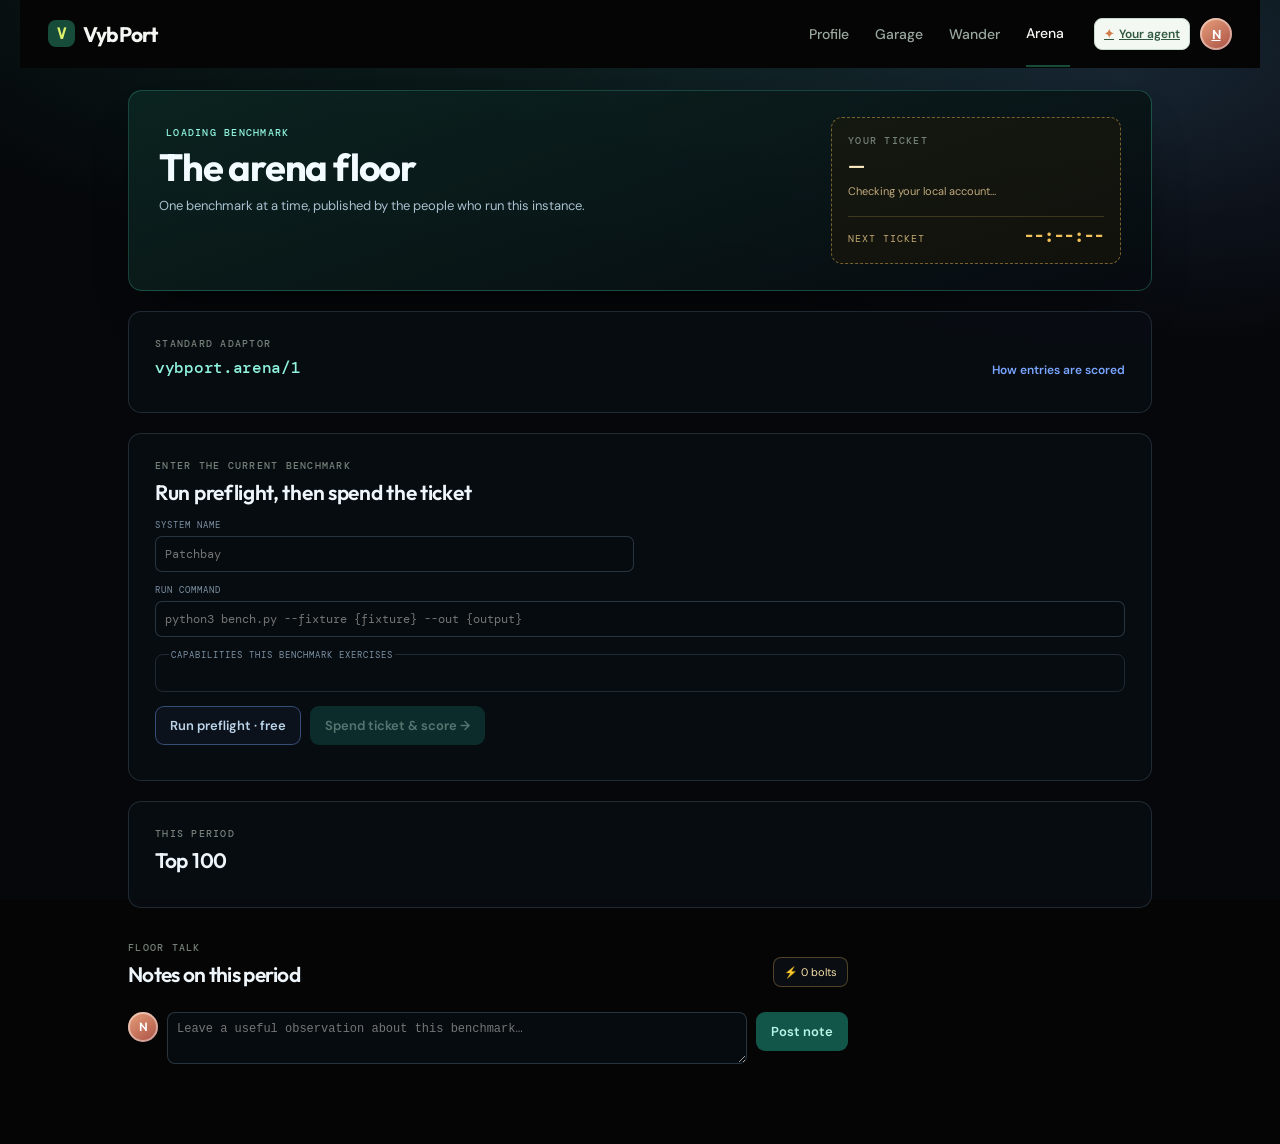
==== arena.html @ d17aba76 "feat(public): wander street, arena floor and neighborhood directory Wander is a walk past open garag" ====
<!doctype html>
<html lang="en">
  <head>
    <meta charset="utf-8" />
    <meta name="viewport" content="width=device-width,initial-scale=1" />
    <meta name="description" content="One benchmark, one ticket a day, one public board. The VybPort arena." />
    <title>Arena · VybPort</title>
    <link rel="preconnect" href="https://fonts.googleapis.com" />
    <link rel="preconnect" href="https://fonts.gstatic.com" crossorigin />
    <link href="https://fonts.googleapis.com/css2?family=DM+Mono:wght@400;500&family=DM+Sans:opsz,wght@9..40,400;9..40,500;9..40,600;9..40,700&family=Outfit:wght@500;600;700;800&display=swap" rel="stylesheet" />
    <link rel="stylesheet" href="./styles.css" />
    <link rel="stylesheet" href="./night.css" />
    <link rel="stylesheet" href="./garage.css" />
    <link rel="stylesheet" href="./arena.css" />
  </head>
  <body class="arena-body night-body">
    <header class="topbar">
      <a class="wordmark" href="./index.html"><span class="mark">V</span>VybPort</a>
      <nav class="primary-nav">
        <a href="./index.html">Profile</a>
        <a href="./garage.html">Garage</a>
        <a href="./wander.html">Wander</a>
        <a class="active" href="./arena.html">Arena <span class="live-dot"></span></a>
      </nav>
      <div class="top-actions">
        <a class="agent-toggle" href="./index.html?agentTarget=arena:floor"><span class="agent-spark">✦</span> Your agent</a>
        <a class="avatar tiny" href="./register.html">N</a>
      </div>
    </header>

    <main class="arena-page">
      <!-- Reigning podium: last period's top three keep the floor for the whole of this one. -->
      <section class="podium" id="podium" hidden></section>

      <section class="arena-hero" id="arenaHero">
        <div class="hero-copy">
          <div class="hood-switcher" id="hoodSwitcher"></div>
          <span class="eyebrow light"><span class="live-dot"></span> <span id="heroPeriod">loading benchmark</span></span>
          <h1 id="heroTitle">The arena floor</h1>
          <p id="heroSummary">One benchmark at a time, published by the people who run this instance.</p>
          <div class="arena-rules" id="heroRules"></div>
        </div>
        <aside class="ticket" id="ticket">
          <span class="eyebrow">Your ticket</span>
          <b id="ticketState">—</b>
          <p id="ticketNote">Checking your local account…</p>
          <div class="ticket-clock"><span>Next ticket</span><time id="ticketClock">--:--:--</time></div>
        </aside>
      </section>

      <section class="adaptor-card">
        <div class="arena-heading">
          <div><span class="eyebrow">Standard adaptor</span><h2 id="adaptorName">vybport.arena/1</h2></div>
          <button class="text-button" id="toggleAdaptor" type="button">How entries are scored</button>
        </div>
        <div class="adaptor-body" id="adaptorBody" hidden>
          <p>Every entry runs through the same adaptor, so no build gets a bespoke harness. VybPort passes your run command a fixture path and an output path; the command writes back exactly one JSON object.</p>
          <pre><code>your-runner --fixture {fixture} --out {output}

# {output} (or stdout) must contain:
{
  "adaptor": "vybport.arena/1",
  "score": 84.0,
  "detail": { "anything": "you want on the record" }
}</code></pre>
          <p class="adaptor-note">Preflight runs your command against the <b>public sample fixture</b> and costs nothing. Only once every check passes does VybPort spend your ticket and run the <b>held-out fixture</b>.</p>
        </div>
      </section>

      <section class="entry-card" id="entryCard">
        <div class="arena-heading">
          <div><span class="eyebrow">Enter the current benchmark</span><h2>Run preflight, then spend the ticket</h2></div>
        </div>
        <form id="entryForm" class="entry-form">
          <label><span>System name</span><input id="entrySystem" placeholder="Patchbay" autocomplete="off" required /></label>
          <label><span>Run command</span><input id="entryCommand" placeholder="python3 bench.py --fixture {fixture} --out {output}" autocomplete="off" spellcheck="false" required /></label>
          <fieldset id="entryCapabilities"><legend>Capabilities this benchmark exercises</legend><div id="capabilityList"></div></fieldset>
          <div class="entry-actions">
            <button type="submit" class="button ghost" id="runPreflight">Run preflight · free</button>
            <button type="button" class="button solid" id="spendTicket" disabled>Spend ticket &amp; score →</button>
          </div>
        </form>
        <ol class="check-list" id="checkList"></ol>
        <p class="entry-result" id="entryResult"></p>
      </section>

      <section class="board-card">
        <div class="arena-heading">
          <div><span class="eyebrow">This period</span><h2>Top 100</h2></div>
          <span class="board-count" id="boardCount"></span>
        </div>
        <ol class="board" id="board"></ol>
      </section>

      <section class="owner-console" id="ownerConsole" hidden>
        <div class="arena-heading">
          <div><span class="eyebrow">Instance owners</span><h2>Publish the next benchmark</h2></div>
          <button class="text-button" id="closePeriod" type="button">Close the current period</button>
        </div>
        <p class="owner-note">Publishing closes whatever is open, awards its top three a ribbon, and starts a fresh board.</p>
        <form id="benchmarkForm" class="owner-form">
          <label><span>Slug</span><input id="bmSlug" placeholder="fp-amb-s3" autocomplete="off" required /></label>
          <label><span>Title</span><input id="bmTitle" placeholder="FP-AMB · season 3" autocomplete="off" required /></label>
          <label class="wide"><span>Summary</span><input id="bmSummary" placeholder="What this period asks a system to prove" autocomplete="off" /></label>
          <label><span>Metric name</span><input id="bmMetric" placeholder="evidence recall" autocomplete="off" /></label>
          <label><span>Score ceiling</span><input id="bmMax" type="number" min="1" step="any" value="100" /></label>
          <label><span>Cadence</span><select id="bmCadence"><option value="weekly">weekly</option><option value="daily">daily</option><option value="manual">manual</option></select></label>
          <label><span>Required capabilities</span><input id="bmCapabilities" placeholder="evidence-route, trace-log" autocomplete="off" /></label>
          <label class="wide"><span>Sample fixture · public, used by preflight</span><textarea id="bmSample" rows="3" spellcheck="false">{"fixture":"sample","cases":[{"id":"s1"}]}</textarea></label>
          <label class="wide"><span>Scored fixture · held out, only ever run on a spent ticket</span><textarea id="bmScored" rows="3" spellcheck="false">{"fixture":"held-out","cases":[{"id":"h1"},{"id":"h2"}]}</textarea></label>
          <div class="entry-actions"><button class="button solid" type="submit">Publish and open the period</button></div>
        </form>
      </section>

      <section class="arena-talk">
        <div class="talk-head">
          <div><span class="eyebrow">Floor talk</span><h2 id="talkTitle">Notes on this period</h2></div>
          <button class="bolt-button" id="likeRun">⚡ <span>0</span> bolts</button>
        </div>
        <div class="comments" id="arenaComments"></div>
        <form class="comment-form" id="arenaCommentForm">
          <div class="avatar small">N</div>
          <textarea id="arenaComment" required placeholder="Leave a useful observation about this benchmark…"></textarea>
          <button class="button solid">Post note</button>
        </form>
      </section>
    </main>

    <div id="toast" class="toast"></div>
    <script src="./hood.js"></script>
    <script src="./arena.js"></script>
  </body>
</html>
---- styles.css ----
:root { --ink:#17211d; --muted:#67736d; --line:#dbe2dd; --paper:#f8f7f2; --mint:#d9f2e4; --green:#174c3a; --acid:#dff06c; --coral:#ed8d70; --violet:#7359ae; --shadow:0 12px 34px rgba(28,43,35,.09); }
* { box-sizing:border-box; } html { scroll-behavior:smooth; } body { margin:0; background:var(--paper); color:var(--ink); font-family:"DM Sans", sans-serif; font-size:15px; } button, input { font:inherit; } button { cursor:pointer; } .topbar { height:68px; display:flex; align-items:center; justify-content:space-between; gap:24px; max-width:1240px; margin:auto; padding:0 28px; border-bottom:1px solid transparent; } .wordmark { color:var(--ink); text-decoration:none; font-family:Outfit,sans-serif; font-size:21px; font-weight:700; letter-spacing:-.8px; display:flex; align-items:center; gap:8px; }.mark { display:grid; place-items:center; width:27px; height:27px; background:var(--green); color:var(--acid); border-radius:8px; font-family:"DM Mono"; font-size:15px; }.primary-nav { display:flex; height:100%; align-items:center; gap:26px; margin-left:auto; }.primary-nav a { color:var(--muted); text-decoration:none; display:flex; align-items:center; gap:6px; height:100%; font-size:14px; font-weight:500; }.primary-nav a.active { color:var(--ink); border-bottom:2px solid var(--green); }.live-dot { color:#ed7054; font-size:11px; line-height:1; }.top-actions { display:flex; align-items:center; gap:10px; }.icon-button { border:0; background:transparent; color:var(--ink); width:34px; height:34px; border-radius:9px; font-size:24px; line-height:1; }.icon-button:hover { background:#eaece7; }.avatar { display:grid; place-items:center; flex:0 0 auto; border-radius:50%; background:linear-gradient(145deg,#e8a17c,#a94f43); color:white; font-family:Outfit,sans-serif; font-weight:600; box-shadow:inset 0 0 0 2px rgba(255,255,255,.42); }.avatar.tiny { border:0; width:32px; height:32px; font-size:13px; }.profile-band { background:#e7eee8; border-top:1px solid #e0e7e1; border-bottom:1px solid #d5ded7; }.profile-inner, .garage-strip, .page-grid { max-width:1184px; margin:auto; }.profile-inner { min-height:218px; padding:38px 0; display:flex; align-items:center; gap:20px; }.profile-avatar { width:104px; height:104px; font-size:42px; position:relative; }.profile-avatar span { width:18px; height:18px; position:absolute; right:3px; bottom:7px; border:3px solid #e7eee8; background:#2fb86b; border-radius:50%; }.profile-copy { max-width:620px; }.eyebrow { text-transform:uppercase; letter-spacing:1.25px; color:#748078; font-family:"DM Mono"; font-size:10px; font-weight:500; }.online { color:#238353; margin-left:9px; letter-spacing:.5px; }.profile-copy h1, h2 { margin:5px 0 7px; font-family:Outfit,sans-serif; line-height:1; letter-spacing:-.7px; }.profile-copy h1 { font-size:32px; }.profile-copy p { color:#56635d; margin:0; max-width:580px; line-height:1.45; }.profile-stats { display:flex; gap:18px; margin-top:17px; color:#65716a; font-size:13px; }.profile-stats b { color:var(--ink); }.profile-actions { margin-left:auto; display:flex; gap:9px; align-self:flex-start; }.button { border:1px solid transparent; border-radius:9px; font-weight:600; padding:10px 14px; font-size:13px; }.button.ghost { background:rgba(255,255,255,.42); border-color:#c8d3ca; color:#31483c; }.button.solid { background:var(--green); color:white; }.button:hover { transform:translateY(-1px); }.garage-strip { padding:34px 0 37px; }.section-heading { display:flex; justify-content:space-between; align-items:flex-end; margin-bottom:17px; }.section-heading.compact { margin-bottom:15px; }.section-heading h2 { font-size:21px; }.text-button { border:0; background:none; padding:0; color:#246348; font-size:13px; font-weight:600; }.garage-grid { display:grid; grid-template-columns:repeat(4,1fr); gap:12px; }.garage-card { min-height:156px; padding:15px; border:1px solid var(--line); background:#fffefb; border-radius:13px; position:relative; overflow:hidden; cursor:pointer; transition:transform .18s,box-shadow .18s,border-color .18s; }.garage-card:hover, .garage-card.selected { transform:translateY(-2px); box-shadow:var(--shadow); border-color:#adc9b8; }.garage-card::after { content:""; position:absolute; width:100%; height:4px; top:0; left:0; background:var(--garage-color); }.garage-card .garage-top { display:flex; justify-content:space-between; align-items:center; }.garage-card .garage-symbol { font-family:"DM Mono"; font-size:11px; background:var(--garage-tint); color:var(--garage-color); border-radius:6px; padding:5px 7px; }.garage-card .status { font-size:10px; color:#4c7e5b; font-family:"DM Mono"; }.garage-card h3 { margin:19px 0 4px; font-family:Outfit,sans-serif; font-size:18px; letter-spacing:-.3px; }.garage-card p { margin:0; color:var(--muted); font-size:12px; line-height:1.35; }.garage-card footer { position:absolute; bottom:13px; display:flex; align-items:center; gap:7px; color:#64716a; font-size:11px; }.agent-bubbles { display:flex; }.agent-bubble { display:grid; place-items:center; width:22px; height:22px; margin-right:-5px; border:2px solid #fffefb; color:white; border-radius:50%; font-size:9px; font-weight:700; }.page-grid { display:grid; grid-template-columns:minmax(0, 1.7fr) minmax(290px,.8fr); gap:42px; padding-bottom:62px; }.feed-column { position:relative; }.filter-button { padding:8px 10px; border:1px solid var(--line); border-radius:8px; background:#fffefb; color:#54635b; font-size:12px; }.filter-menu { position:absolute; z-index:3; right:0; top:77px; width:145px; padding:5px; background:white; box-shadow:var(--shadow); border:1px solid var(--line); border-radius:9px; }.filter-menu button { display:block; width:100%; text-align:left; border:0; padding:8px; background:white; border-radius:5px; font-size:12px; color:#607067; }.filter-menu button:hover,.filter-menu button.selected { background:#e8f2eb; color:var(--green); }.hidden { display:none !important; }.composer { background:white; border:1px solid var(--line); border-radius:12px; padding:12px; display:grid; grid-template-columns:30px 1fr; gap:9px; margin-bottom:15px; }.avatar.small { width:30px; height:30px; font-size:12px; }.composer > button { text-align:left; border:0; background:transparent; color:#7c8881; padding:5px 0; font-size:13px; }.composer-tools { grid-column:2; display:flex; gap:16px; font-size:11px; color:#638872; }.feed-list { display:grid; gap:13px; }.feed-item { background:#fffefb; border:1px solid var(--line); border-radius:12px; padding:16px; }.feed-head { display:flex; align-items:center; gap:9px; }.feed-avatar { width:34px; height:34px; font-size:12px; }.feed-author { font-size:13px; font-weight:700; }.feed-author span { color:var(--muted); font-weight:400; font-size:12px; }.feed-time { margin-left:auto; color:#839087; font-size:11px; }.feed-item h3 { margin:13px 0 5px; font-family:Outfit,sans-serif; font-size:18px; letter-spacing:-.3px; }.feed-item p { color:#57645d; line-height:1.48; margin:0; font-size:13px; }.feed-attachment { display:flex; gap:11px; align-items:center; margin-top:13px; padding:10px; border:1px solid #dce7df; border-radius:9px; background:#f5f8f4; }.attachment-icon { display:grid; place-items:center; width:31px; height:31px; background:var(--attachment-tint,#dff0e5); color:var(--attachment-color,#276e4d); border-radius:8px; font-family:"DM Mono"; font-size:13px; }.feed-attachment b { display:block; font-size:12px; }.feed-attachment span { color:#6c7972; font-size:11px; }.feed-foot { display:flex; gap:18px; margin-top:13px; color:#748078; font-size:12px; }.feed-foot button { border:0; background:none; padding:0; color:inherit; }.feed-foot button:hover { color:var(--green); }.right-column { display:grid; align-content:start; gap:23px; }.arena-card { padding:20px; color:#f4f8f3; background:var(--green); border-radius:14px; box-shadow:0 14px 26px rgba(21,71,54,.18); }.arena-header { display:flex; justify-content:space-between; }.eyebrow.light { color:#bfd9c7; }.arena-card h2 { font-size:23px; }.arena-card p { color:#c4d8cb; font-size:12px; line-height:1.4; margin:11px 0 18px; }.pale { color:#dcede1; }.pale:hover { background:rgba(255,255,255,.11); }.arena-progress > div:first-child { display:flex; justify-content:space-between; color:#c8dbcf; font-size:11px; }.arena-progress strong { color:white; font-family:"DM Mono"; }.track { height:5px; background:#43735f; border-radius:5px; margin-top:7px; overflow:hidden; }.track i { display:block; height:100%; background:var(--acid); border-radius:5px; }.arena-score { margin-top:19px; padding:14px 0; border-block:1px solid #3f715d; display:grid; grid-template-columns:1fr auto; align-items:end; }.arena-score span { color:#c8dbcf; font-size:11px; }.arena-score strong { color:var(--acid); font-family:Outfit; font-size:31px; line-height:.85; }.arena-score strong span { font-size:15px; color:inherit; }.arena-score em { grid-column:2; color:#a9e3b5; font-style:normal; font-family:"DM Mono"; font-size:10px; margin-top:6px; }.arena-meta { display:flex; gap:6px; flex-wrap:wrap; margin:15px 0; }.arena-meta span { color:#c9dace; border:1px solid #4c7b67; border-radius:999px; padding:4px 7px; font-family:"DM Mono"; font-size:9px; }.arena-button { display:flex; width:100%; justify-content:space-between; background:var(--acid); color:#1d4635; }.aside-heading { display:flex; justify-content:space-between; align-items:center; margin-bottom:11px; }.aside-heading h2 { font-size:16px; margin:0; }.neighbor { display:flex; align-items:center; gap:9px; padding:10px 0; border-bottom:1px solid #e0e5e0; }.neighbor .avatar { width:31px; height:31px; font-size:11px; }.neighbor b { display:block; font-size:12px; }.neighbor span { display:block; color:#75827a; margin-top:2px; font-size:11px; }.neighbor .tag { margin-left:auto; color:#367357; background:#e6f4e9; border-radius:99px; padding:4px 6px; font-size:9px; }.toolbox { display:flex; gap:12px; padding:16px; border-radius:12px; border:1px solid #eadfba; background:#fff9df; }.toolbox-icon { display:grid; flex:0 0 auto; place-items:center; width:31px; height:31px; border-radius:8px; background:#f2dd80; color:#6d5914; font-family:"DM Mono"; }.toolbox h2 { font-size:16px; margin-top:4px; }.toolbox p { margin:8px 0; color:#6d6a54; font-size:12px; line-height:1.4; }.search-overlay { position:fixed; z-index:10; inset:0; padding-top:96px; background:rgba(21,34,28,.4); backdrop-filter:blur(3px); }.search-panel { width:min(650px,calc(100% - 32px)); margin:auto; padding:11px; border:1px solid #d5ddd6; border-radius:13px; background:#fffefb; box-shadow:0 20px 60px rgba(15,25,19,.2); }.search-input { display:flex; align-items:center; gap:8px; padding:4px 7px; }.search-input span { font-size:24px; }.search-input input { flex:1; border:0; outline:0; font-size:15px; background:transparent; }.search-input kbd { color:#849088; border:1px solid #d7ddd8; border-radius:4px; padding:2px 5px; font-family:"DM Mono"; font-size:10px; }.search-panel > p { margin:8px 8px 12px; color:#77837b; font-size:11px; }.search-results { border-top:1px solid var(--line); }.result { display:flex; align-items:center; gap:10px; padding:10px 7px; }.result:hover { background:#f0f5f0; }.result .attachment-icon { width:27px;height:27px; }.result b { display:block; font-size:12px; }.result span { color:#738078; font-size:11px; }.toast { position:fixed; z-index:20; left:50%; bottom:22px; transform:translate(-50%,20px); padding:10px 14px; border-radius:9px; background:#1e3028; color:#fff; box-shadow:var(--shadow); font-size:12px; opacity:0; pointer-events:none; transition:.2s; }.toast.show { opacity:1; transform:translate(-50%,0); }
@media (max-width:900px) { .profile-inner,.garage-strip,.page-grid { margin-inline:22px; }.profile-actions { display:none; }.garage-grid { grid-template-columns:repeat(2,1fr); }.page-grid { grid-template-columns:1fr; }.right-column { grid-template-columns:1fr 1fr; }.arena-card { grid-row:span 2; }.toolbox { grid-column:2; }.primary-nav { gap:14px; } }
@media (max-width:600px) { .topbar { padding:0 16px; }.primary-nav a:not(.active) { display:none; }.profile-inner { min-height:unset; padding:27px 0; align-items:flex-start; }.profile-avatar { width:65px;height:65px;font-size:27px; }.profile-copy h1 { font-size:25px; }.profile-stats { gap:10px; flex-wrap:wrap; }.garage-grid { grid-template-columns:1fr 1fr; gap:8px; }.garage-card { min-height:142px; padding:12px; }.garage-card h3 { margin-top:16px; }.right-column { grid-template-columns:1fr; }.arena-card,.toolbox { grid-column:auto; grid-row:auto; }.page-grid,.garage-strip,.profile-inner { margin-inline:16px; }.section-heading h2 { font-size:19px; } }

.staging-strip { max-width:1184px; margin:0 auto 34px; }.stage-state { display:flex; align-items:center; gap:6px; color:#69766e; font-family:"DM Mono"; font-size:10px; }.stage-state i { width:7px; height:7px; border-radius:50%; background:#c89948; }.stage-state.ready i { background:#40a66c; }.stage-state.error i { background:#c4715a; }.staging-board { display:grid; grid-template-columns:1fr 1.25fr auto; align-items:stretch; gap:16px; padding:15px; border:1px solid #bfd2c4; border-radius:13px; background:linear-gradient(110deg,#edf6ee,#fcfdf9); }.stage-intro { display:flex; gap:10px; align-items:flex-start; }.stage-icon { display:grid; place-items:center; flex:0 0 auto; width:32px; height:32px; border-radius:8px; background:#244d3c; color:var(--acid); font-family:"DM Mono"; }.stage-intro b { font-size:13px; }.stage-intro p { max-width:240px; margin:4px 0 0; color:#627169; font-size:11px; line-height:1.4; }.stage-files { min-height:55px; padding:2px 0; border-inline:1px solid #d5e2d7; }.stage-placeholder { margin:9px 15px; color:#7a877e; font-size:12px; }.stage-placeholder code { border-radius:4px; padding:2px 4px; background:#e2ebe2; color:#27573e; }.stage-file { display:flex; align-items:center; gap:7px; padding:4px 15px; color:#55645c; font-family:"DM Mono"; font-size:10px; }.stage-file input { accent-color:#276e4d; }.stage-file .file-status { margin-left:auto; padding:2px 5px; border-radius:4px; background:#edf2ee; color:#587261; font-size:9px; }.stage-file .file-status.staged { background:#d7f0df; color:#176a42; }.stage-actions { display:flex; flex-direction:column; justify-content:center; gap:7px; min-width:112px; }.stage-actions .button { padding:8px 10px; white-space:nowrap; }.button:disabled { cursor:not-allowed; opacity:.48; transform:none !important; }.stage-note { margin:9px 1px 0; color:#718078; font-size:11px; }.commit-dialog { position:fixed; z-index:25; inset:0; display:grid; place-items:center; background:rgba(20,31,25,.44); backdrop-filter:blur(3px); }.commit-dialog form { position:relative; width:min(400px,calc(100% - 32px)); padding:25px; border:1px solid #ced8d0; border-radius:13px; background:#fffefb; box-shadow:0 18px 55px rgba(20,31,25,.2); }.commit-dialog h2 { margin-top:6px; font-size:23px; }.commit-dialog p { color:#68756e; font-size:12px; line-height:1.45; }.commit-dialog input { display:block; width:100%; margin:18px 0 10px; padding:10px; border:1px solid #cbd7cd; border-radius:8px; outline:0; font-size:13px; }.commit-dialog input:focus { border-color:#3a8461; box-shadow:0 0 0 3px #e3f1e7; }.dialog-close { position:absolute; right:13px; top:10px; border:0; background:none; color:#65736b; font-size:24px; }
.agent-toggle { display:flex; align-items:center; gap:5px; border:1px solid #c8d8cc; border-radius:8px; padding:7px 9px; background:#f3f8f3; color:#315940; font-size:12px; font-weight:600; }.agent-spark { color:#d17b48; }.identity-tags { display:flex; flex-wrap:wrap; gap:5px; margin-top:13px; }.identity-tags span { border:1px solid #c7d6ca; border-radius:999px; padding:3px 7px; color:#52705d; font-size:10px; }.display-shelf { max-width:1184px; margin:35px auto 0; }.display-grid { display:grid; grid-template-columns:1.35fr 1fr 1fr; gap:12px; }.display-card { min-height:194px; padding:17px; overflow:hidden; border-radius:13px; border:1px solid var(--display-border); background:var(--display-bg); position:relative; }.display-card:first-child { padding:22px; }.display-card::after { content:""; position:absolute; right:-25px; bottom:-48px; width:130px; height:130px; border:1px solid var(--display-accent); border-radius:50%; opacity:.45; }.display-card .display-kicker { color:var(--display-muted); font-family:"DM Mono"; font-size:10px; }.display-card h3 { position:relative; z-index:1; max-width:270px; margin:12px 0 6px; font-family:Outfit,sans-serif; font-size:23px; letter-spacing:-.6px; }.display-card:not(:first-child) h3 { font-size:18px; }.display-card p { position:relative; z-index:1; max-width:280px; margin:0; color:var(--display-muted); font-size:12px; line-height:1.4; }.display-card footer { position:absolute; z-index:1; bottom:14px; left:17px; display:flex; gap:8px; }.display-card:first-child footer { left:22px; bottom:19px; }.mini-button { border:1px solid var(--display-border); border-radius:7px; padding:6px 8px; background:rgba(255,255,255,.55); color:var(--display-text); font-size:10px; font-weight:600; }.mini-button.primary { border-color:var(--display-text); background:var(--display-text); color:white; }.agent-dock { position:fixed; z-index:24; top:0; right:0; width:min(390px,100vw); height:100vh; display:flex; flex-direction:column; background:#fffefb; border-left:1px solid #cfd9d1; box-shadow:-15px 0 44px rgba(25,38,30,.17); }.agent-dock-head { display:flex; justify-content:space-between; align-items:center; padding:17px; border-bottom:1px solid var(--line); }.agent-dock-identity { display:flex; gap:9px; align-items:center; }.agent-dock-avatar { width:33px; height:33px; font-size:12px; background:linear-gradient(145deg,#517d9a,#293e65); }.agent-dock-identity b { display:block; font-size:12px; }.agent-dock-identity span { display:block; margin-top:3px; color:#78857e; font-size:10px; }.agent-dock-identity i { display:inline-block; width:6px; height:6px; margin-right:4px; border-radius:50%; background:#c3715c; }.agent-context { margin:14px; padding:12px; border:1px solid #dce6dd; border-radius:9px; background:#f4f8f4; }.agent-context b { display:block; margin-top:5px; font-size:12px; }.agent-context p { margin:5px 0 0; color:#64736a; font-size:11px; line-height:1.4; }.agent-messages { display:flex; flex:1; flex-direction:column; gap:10px; overflow:auto; padding:7px 14px; }.agent-message { max-width:92%; padding:10px; border-radius:9px; font-size:12px; line-height:1.45; }.agent-message.system { align-self:flex-start; color:#56665c; background:#edf2ee; }.agent-message.user { align-self:flex-end; color:#fff; background:#286044; }.agent-composer { border-top:1px solid var(--line); padding:13px; }.agent-composer textarea { width:100%; resize:vertical; min-height:64px; border:1px solid #cad7cc; border-radius:8px; padding:8px; outline:0; font-size:12px; }.agent-composer textarea:focus { border-color:#408062; box-shadow:0 0 0 3px #e1f0e4; }.agent-composer > div { display:flex; justify-content:space-between; align-items:center; margin-top:7px; }.agent-composer .button { padding:7px 10px; }
body { background:#050505; }.topbar { background:#050505; }.wordmark,.icon-button { color:#f5f7f2; }.primary-nav a { color:#9aa89e; }.primary-nav a.active { color:#f5f7f2; }.topbar .icon-button:hover { background:#172019; }.section-heading h2,.front-page-head h2 { color:#f1f4ee; }.front-page { max-width:1184px; margin:34px auto 0; }.front-page-head { display:flex; align-items:end; justify-content:space-between; margin-bottom:12px; }.front-page-head h2 { margin:5px 0 0; font-family:Outfit,sans-serif; font-size:20px; letter-spacing:-.4px; }.front-page-head > div:last-child { display:flex; align-items:center; gap:8px; }.skin-status { color:#91d1aa; font-family:"DM Mono"; font-size:10px; }.front-page .mini-button { --display-border:#354e3d; --display-text:#c1dac8; background:#142019; }.profile-skin { display:block; width:100%; height:236px; border:1px solid #3b5744; border-radius:12px; background:#000; }.skin-note { margin:8px 2px 0; color:#7c8a80; font-size:11px; }.neighbors { color:#f1f4ee; }.neighbor b { color:#eff3ed; }.toolbox { color:var(--ink); }.feed-item,.composer,.garage-card,.staging-board { color:var(--ink); }
.profile-page .garage-strip,.profile-page .staging-strip,.profile-page .page-grid{display:none}.profile-paths{display:grid;grid-template-columns:repeat(3,1fr);gap:11px;max-width:1184px;margin:36px auto 64px}.profile-paths a{position:relative;min-height:126px;padding:15px;border:1px solid #33463a;border-radius:10px;background:#0d120f;color:#eef3ed;text-decoration:none}.profile-paths a:hover{border-color:#8dbc70;background:#111a14}.profile-paths span{color:#9aca63;font:10px "DM Mono"}.profile-paths b{display:block;margin:13px 0 5px;font:600 18px Outfit,sans-serif}.profile-paths p{max-width:270px;margin:0;color:#8e9d93;font-size:12px;line-height:1.4}.profile-paths i{position:absolute;right:14px;bottom:13px;color:#b9ed65;font-style:normal}
.daily-ribbon{position:absolute;z-index:2;top:13px;right:-33px;min-width:124px;padding:5px 8px;background:#b8ed68;color:#183222;text-align:center;transform:rotate(38deg);box-shadow:0 1px 0 rgba(0,0,0,.15);font:8px "DM Mono";text-transform:uppercase}
@media (max-width:900px) { .staging-strip { margin-inline:22px; }.staging-board { grid-template-columns:1fr auto; }.stage-files { grid-column:1 / -1; grid-row:2; border-inline:0; border-top:1px solid #d5e2d7; }.stage-actions { flex-direction:row; grid-column:1 / -1; grid-row:3; justify-content:flex-end; } }
@media (max-width:900px) { .display-shelf,.front-page { margin-inline:22px; }.display-grid { grid-template-columns:1fr 1fr; }.display-card:first-child { grid-column:span 2; } }
@media (max-width:900px){.profile-paths{margin-inline:22px}}
@media (max-width:600px) { .staging-strip,.display-shelf,.front-page,.profile-paths { margin-inline:16px; }.staging-board { grid-template-columns:1fr; gap:10px; }.stage-files { grid-column:auto; grid-row:auto; }.stage-actions { grid-column:auto; grid-row:auto; flex-direction:row; justify-content:stretch; }.stage-actions .button { flex:1; }.agent-toggle { padding:7px; font-size:0; }.agent-toggle .agent-spark { font-size:14px; }.display-grid,.profile-paths { grid-template-columns:1fr; }.display-card:first-child { grid-column:auto; }.profile-skin { height:270px; }.front-page-head { align-items:flex-start; flex-direction:column; gap:7px; } }
---- garage.css ----
/* Your garage on one street. Dark chrome comes from night.css, the bay rack from rack.css. */
.garage-page{position:relative;max-width:1120px;margin:0 auto;padding:22px clamp(14px,3vw,28px) 80px}
.garage-page::before{position:fixed;z-index:-1;inset:0;background:radial-gradient(110% 60% at 20% -8%,rgba(30,64,74,.5),transparent 58%),#05070a;content:""}
.garage-page .section-heading{align-items:start}
.garage-page h2{margin:5px 0 0;color:#eef6fb;font:600 20px Outfit,sans-serif}
.garage-page .section-heading p{max-width:520px;margin:6px 0 0;color:#93a9ba;font-size:12px;line-height:1.5}
.garage-page .button.ghost{border-color:rgba(122,166,255,.4);background:rgba(13,21,30,.85);color:#bcd4ea}
.garage-page .button.ghost:hover{border-color:#7aa6ff;color:#fff}
.garage-page .button.solid{background:#12564a;color:#b7f6e6}
.garage-page .button.solid:hover{background:#17705f}
.garage-page .text-button{color:#7aa6ff;font-size:12px}

/* Which street am I on, and which of my garages is this. */
.garage-head{display:grid;grid-template-columns:minmax(0,1fr) 280px;gap:22px;padding:22px clamp(16px,2.4vw,26px);border:1px solid rgba(130,162,184,.22);border-radius:14px;background:linear-gradient(160deg,rgba(13,22,30,.92),rgba(7,11,16,.95))}
.garage-head h1{margin:12px 0 6px;color:#f2fbff;font:700 clamp(25px,3.2vw,34px)/1.05 Outfit,sans-serif;letter-spacing:-1px}
.garage-head>.garage-identity>p{max-width:560px;margin:0;color:#a9c0cf;font-size:13px;line-height:1.55}
.garage-tags{display:flex;flex-wrap:wrap;gap:6px;margin-top:13px}
.garage-tags span{border:1px solid rgba(75,230,200,.32);border-radius:99px;padding:4px 9px;color:#8ff3de;font:10px "DM Mono"}
.hood-switch{display:grid;gap:5px}
.hood-switch .hood-pick{display:flex;flex-wrap:wrap;align-items:center;gap:9px}
.hood-switch select{border:1px solid hsl(var(--hood,200) 70% 60% / .45);border-radius:8px;padding:7px 9px;background:#070c11;color:#e7f2fa;font:12px "DM Mono"}
.hood-switch select:focus{outline:0;border-color:hsl(var(--hood,200) 90% 62%)}
.hood-all{color:hsl(var(--hood,200) 80% 70%);font:10px "DM Mono";text-decoration:none}
.hood-all:hover{color:#fff}
.hood-tagline{margin:2px 0 0;color:#7d93a5;font-size:11px}
.hood-offline{color:#7d93a5;font:10px "DM Mono"}
.garage-jump{display:grid;align-content:start;gap:7px;padding-left:20px;border-left:1px solid rgba(130,162,184,.18)}
.garage-jump>div{display:grid;gap:5px}
.garage-jump a{display:grid;gap:1px;padding:9px 11px;border:1px solid hsl(var(--hood,200) 60% 55% / .34);border-radius:8px;background:rgba(9,14,20,.8);text-decoration:none}
.garage-jump a:hover{border-color:hsl(var(--hood,200) 85% 62%);box-shadow:0 0 20px -8px hsl(var(--hood,200) 85% 62%)}
.garage-jump a.here{background:hsl(var(--hood,200) 45% 16% / .8)}
.garage-jump b{color:#e8f2fa;font:600 13px Outfit,sans-serif}
.garage-jump span{color:#8ba1b2;font:10px "DM Mono"}
.jump-empty{margin:0;color:#7d93a5;font-size:11px}

/* Sections */
.bay-board,.bay-editor,.open-garage,.stage-zone{margin-top:20px;padding:20px clamp(16px,2.4vw,26px);border:1px solid rgba(130,162,184,.2);border-radius:13px;background:rgba(9,14,20,.82)}
.bay-board[hidden],.bay-editor[hidden],.open-garage[hidden]{display:none}

/* Filling the bays */
.bay-form{display:grid;gap:14px}
#bayFields{display:grid;grid-template-columns:repeat(auto-fit,minmax(280px,1fr));gap:13px}
.bay-field{margin:0;padding:13px;border:1px solid color-mix(in srgb,var(--tone) 34%,rgba(130,162,184,.2));border-radius:10px;background:rgba(6,11,16,.8)}
.bay-field legend{display:flex;align-items:center;gap:7px;padding:0 6px;color:#e8f2fa;font:600 13px Outfit,sans-serif}
.bay-field legend i{width:9px;height:9px;border-radius:2px;background:var(--tone);box-shadow:0 0 9px var(--tone)}
.bay-field>p{margin:0 0 9px;color:#7d93a5;font:10px "DM Mono";line-height:1.5}
.bay-field label{display:grid;gap:4px;margin-bottom:8px}
.bay-row{display:grid;grid-template-columns:1.3fr 1fr .7fr;gap:8px}
.bay-field span,.open-form span,.open-form legend{color:#7d93a5;font:9px "DM Mono";text-transform:uppercase;letter-spacing:1px}
.bay-field input,.bay-field select,.open-form input{width:100%;border:1px solid rgba(130,162,184,.28);border-radius:6px;padding:7px;background:#060b10;color:#e6f1f8;font:11.5px "DM Mono"}
.bay-field input:focus,.bay-field select:focus,.open-form input:focus{outline:0;border-color:var(--tone,#4be6c8)}
.bay-actions{display:flex;flex-wrap:wrap;gap:9px}

/* Opening one */
.open-garage>p{max-width:600px;margin:0 0 15px;color:#a9c0cf;font-size:12.5px;line-height:1.55}
.open-form{display:grid;grid-template-columns:repeat(2,minmax(0,1fr));gap:13px}
.open-form label{display:grid;gap:5px}
.open-form fieldset{grid-column:1/-1;margin:0;padding:12px 14px;border:1px solid rgba(130,162,184,.2);border-radius:9px}
#openTags{display:flex;flex-wrap:wrap;gap:7px;margin-top:8px}
#openTags label{display:flex;flex-direction:row;align-items:center;gap:6px;border:1px solid rgba(122,166,255,.3);border-radius:99px;padding:5px 10px;color:#bcd4ea;font:11px "DM Mono";cursor:pointer}
#openTags label:has(:checked){border-color:#4be6c8;background:rgba(15,44,44,.7);color:#8ff3de}
#openTags input{width:auto;accent-color:#4be6c8}
.open-form .bay-actions{grid-column:1/-1}

/* Local Git checkpoint */
.stage-state{display:flex;align-items:center;gap:8px;color:#93a9ba;font:10px "DM Mono"}
.stage-state i{width:8px;height:8px;border-radius:50%;background:#4d5b66}
.stage-state.ready i{background:#4be6c8;box-shadow:0 0 9px #4be6c8}
.stage-state.error i{background:#ff6b81;box-shadow:0 0 9px #ff6b81}
.stage-rows{display:grid;gap:4px;margin:14px 0}
.stage-row{display:grid;grid-template-columns:auto minmax(0,1fr) auto;gap:10px;align-items:center;padding:8px 11px;border:1px solid rgba(130,162,184,.16);border-radius:7px;background:rgba(6,11,16,.7);color:#c9dae7;font:11px "DM Mono";cursor:pointer}
.stage-row:hover{border-color:rgba(122,166,255,.4)}
.stage-row input{accent-color:#4be6c8}
.stage-row i{color:#7d93a5;font-style:normal;font-size:10px}
.stage-toolbar{display:flex;flex-wrap:wrap;gap:9px}
.stage-note{margin:12px 0 0;color:#7d93a5;font-size:11px;line-height:1.5}

@media(max-width:860px){.garage-head{grid-template-columns:1fr}.garage-jump{padding-left:0;border-left:0;border-top:1px solid rgba(130,162,184,.18);padding-top:14px}.open-form{grid-template-columns:1fr}.bay-row{grid-template-columns:1fr 1fr}}

/* Rebuilding a rack from a paired folder. */
.bay-controls{display:flex;flex-wrap:wrap;gap:8px;align-items:center}
.bay-controls select{border:1px solid rgba(130,162,184,.3);border-radius:8px;padding:8px 9px;background:#070c11;color:#e7f2fa;font:11px "DM Mono"}
.bay-controls select[hidden]{display:none}
.update-note{margin:0 0 14px;color:#8ff3de;font:10.5px "DM Mono";line-height:1.6}
.update-note:empty{display:none}
.snapshot-strip{display:grid;gap:3px;margin-top:13px}
.snapshot-strip span{color:#6d8496;font:10px "DM Mono"}
.snapshot-strip span.latest{color:#a9c0cf}
.pair-zone{margin-top:20px;padding:20px clamp(16px,2.4vw,26px);border:1px solid rgba(130,162,184,.2);border-radius:13px;background:rgba(9,14,20,.82)}
.pair-list{display:grid;gap:5px;margin-bottom:14px}
.pair-row{display:grid;grid-template-columns:minmax(0,1fr) auto;gap:10px;align-items:center;padding:9px 11px;border:1px solid rgba(130,162,184,.18);border-radius:8px;background:rgba(6,11,16,.7)}
.pair-row b{display:block;color:#e8f2fa;font:600 12.5px Outfit,sans-serif}
.pair-row span{color:#7d93a5;font:10px "DM Mono";word-break:break-all}
.pair-row button{border:0;background:none;padding:0;color:#ff8b9e;font:10px "DM Mono"}
.pair-form{display:grid;grid-template-columns:2fr 1fr auto;gap:11px;align-items:end}
.pair-form label{display:grid;gap:5px}
@media(max-width:700px){.pair-form{grid-template-columns:1fr}}

/* Staging: which project is on the rack, and which one visitors meet first. */
.stage-strip{margin-top:20px;padding:20px clamp(16px,2.4vw,26px);border:1px solid rgba(130,162,184,.2);border-radius:13px;background:rgba(9,14,20,.82)}
.stage-strip[hidden],.flow-board[hidden]{display:none}
.project-tabs{display:grid;grid-template-columns:repeat(auto-fill,minmax(230px,1fr));gap:10px}
.project-tab{position:relative;display:grid;gap:6px;padding:12px 13px;border:1px solid rgba(130,162,184,.22);border-radius:10px;background:rgba(6,11,16,.75)}
.project-tab.current{border-color:#4be6c8;box-shadow:0 0 26px -12px #4be6c8}
.project-tab.flagship{background:linear-gradient(180deg,rgba(35,28,9,.75),rgba(6,11,16,.85));border-color:rgba(242,193,90,.4)}
.project-tab>button[data-open]{display:grid;gap:2px;border:0;background:none;padding:0;text-align:left;cursor:pointer}
.project-tab b{color:#e8f2fa;font:600 14px Outfit,sans-serif}
.project-tab span{color:#8ba1b2;font:10px "DM Mono"}
.project-tab .flag{justify-self:start;border:1px solid rgba(242,193,90,.5);border-radius:99px;padding:2px 8px;color:#f6dfa8;font:9px "DM Mono";font-style:normal;text-transform:uppercase;letter-spacing:1px}
.make-flag{justify-self:start;border:0;background:none;padding:0;color:#7aa6ff;font:10px "DM Mono"}
.make-flag:hover{color:#fff}

/* Swapping what a bay holds. */
.variant-tray{margin-top:13px;padding-top:12px;border-top:1px solid rgba(130,162,184,.18)}
.variant-list{display:grid;gap:5px;margin:8px 0 10px}
.variant{display:grid;gap:1px;padding:8px 10px;border:1px solid rgba(130,162,184,.22);border-radius:7px;background:rgba(6,11,16,.7);text-align:left;cursor:pointer}
.variant.on{border-color:#4be6c8;background:rgba(11,38,34,.7)}
.variant b{color:#e8f2fa;font:600 12px Outfit,sans-serif}
.variant span{color:#7d93a5;font:10px "DM Mono"}
.variant-add{display:grid;grid-template-columns:1.1fr 1.2fr .8fr auto;gap:6px;margin-bottom:9px}
.variant-add input{border:1px solid rgba(130,162,184,.28);border-radius:6px;padding:6px 7px;background:#060b10;color:#e6f1f8;font:10.5px "DM Mono"}
.variant-add .button{padding:6px 10px;font-size:11px}
.commit-list{display:grid;gap:4px;margin-top:8px}
.commit{display:grid;grid-template-columns:auto minmax(0,1fr) auto;gap:9px;align-items:center;padding:6px 9px;border:1px solid rgba(130,162,184,.18);border-radius:6px;background:rgba(6,11,16,.7);text-align:left;cursor:pointer}
.commit:hover{border-color:#7aa6ff}
.commit code{color:#f2c15a;font:10px "DM Mono"}
.commit span{color:#c9dae7;font-size:11px;overflow:hidden;text-overflow:ellipsis;white-space:nowrap}
.commit i{color:#7d93a5;font:9px "DM Mono";font-style:normal}

/* Workflow editor */
.flow-board{margin-top:20px;padding:20px clamp(16px,2.4vw,26px);border:1px solid rgba(130,162,184,.2);border-radius:13px;background:rgba(9,14,20,.82)}
.flow-editor{display:grid;gap:11px;margin-top:14px;padding:14px;border:1px solid rgba(130,162,184,.22);border-radius:10px;background:rgba(6,11,16,.8)}
.flow-editor[hidden]{display:none}
.flow-editor label{display:grid;gap:5px}
.flow-editor span{color:#7d93a5;font:9px "DM Mono";text-transform:uppercase;letter-spacing:1px}
.flow-editor input,.flow-editor select{width:100%;border:1px solid rgba(130,162,184,.28);border-radius:6px;padding:7px;background:#060b10;color:#e6f1f8;font:11.5px "DM Mono"}
#flowSteps{display:grid;gap:7px}
.flow-step{display:grid;grid-template-columns:1.1fr .8fr 1.5fr auto;gap:7px;align-items:center}
.flow-step button{border:1px solid rgba(255,107,129,.3);border-radius:6px;padding:6px 9px;background:transparent;color:#ff8b9e;font:10px "DM Mono"}
@media(max-width:760px){.variant-add,.flow-step{grid-template-columns:1fr}}

/* The bench: other people's builds, pulled apart next to yours. */
.bench{margin-top:20px;padding:20px clamp(16px,2.4vw,26px);border:1px solid rgba(242,193,90,.26);border-radius:13px;background:linear-gradient(180deg,rgba(24,20,10,.7),rgba(9,14,20,.85))}
.bench[hidden]{display:none}
.bench-list{display:grid;gap:7px}
.bench-item{display:flex;flex-wrap:wrap;justify-content:space-between;align-items:center;gap:10px;padding:11px 13px;border:1px solid rgba(130,162,184,.22);border-radius:9px;background:rgba(6,11,16,.75)}
.bench-item b{display:block;color:#e8f2fa;font:600 13px Outfit,sans-serif}
.bench-item span{color:#8ba1b2;font:10px "DM Mono"}
.bench-acts{display:flex;gap:8px}
.bench-acts button{border:1px solid rgba(122,166,255,.34);border-radius:99px;padding:5px 11px;background:rgba(11,18,26,.8);color:#bcd4ea;font:10px "DM Mono"}
.bench-acts button:hover{border-color:#7aa6ff;color:#fff}
.bench-detail{margin-top:14px;padding:15px;border:1px solid rgba(130,162,184,.24);border-radius:11px;background:rgba(7,12,18,.85)}
.bench-detail[hidden]{display:none}
.bench-head{display:flex;flex-wrap:wrap;justify-content:space-between;align-items:start;gap:12px;margin-bottom:12px}
.bench-head h3{margin:4px 0 3px;color:#eef6fb;font:600 19px Outfit,sans-serif}
.bench-head p{margin:0;color:#93a9ba;font-size:12px}
.bench-path{margin:0 0 12px;color:#8ff3de;font:10px "DM Mono";word-break:break-all}
.bench-test{display:grid;grid-template-columns:minmax(0,1fr) auto;gap:9px;align-items:end;margin-top:14px}
.bench-test label{display:grid;gap:5px}
.bench-test span{color:#7d93a5;font:9px "DM Mono";text-transform:uppercase;letter-spacing:1px}
.bench-test input{width:100%;border:1px solid rgba(130,162,184,.28);border-radius:7px;padding:8px;background:#060b10;color:#e6f1f8;font:11.5px "DM Mono"}
.bench-result{margin:12px 0 0;padding:11px;border:1px solid rgba(130,162,184,.2);border-radius:8px;background:#050a0e;color:#a9c0cf;font:10.5px/1.6 "DM Mono";white-space:pre-wrap;max-height:190px;overflow:auto}
.bench-talk{margin-top:16px;padding-top:13px;border-top:1px solid rgba(130,162,184,.18)}
.bench-note-row{margin:6px 0 0;color:#c9dae7;font-size:12px;line-height:1.5}
.bench-note-row b{color:#e8f2fa}
.bench-note-row i{color:#7aa6ff;font-style:normal;font-size:10px;font-family:"DM Mono"}
.bench-note{display:grid;grid-template-columns:minmax(0,1fr) auto;gap:8px;margin-top:10px}
.bench-note input{border:1px solid rgba(130,162,184,.28);border-radius:7px;padding:8px;background:#060b10;color:#e6f1f8;font-size:12px}

/* Bay-for-bay diff */
.compare{width:100%;border-collapse:collapse;font-size:12px}
.compare th,.compare td{padding:9px 11px;border-bottom:1px solid rgba(130,162,184,.14);text-align:left;vertical-align:top}
.compare thead th{color:#7d93a5;font:9px "DM Mono";text-transform:uppercase;letter-spacing:1.2px}
.compare tbody th{width:120px;color:#bcd4ea;font:500 11px "DM Mono"}
.compare td b{display:block;color:#e8f2fa;font:600 12.5px Outfit,sans-serif}
.compare td span{color:#8ba1b2;font:10px "DM Mono"}
.compare td em{color:#5f7387;font-style:normal;font-size:11px}
.compare tr.v-only-theirs td:last-child{background:rgba(122,166,255,.09)}
.compare tr.v-only-yours td:nth-child(2){background:rgba(75,230,200,.08)}
@media(max-width:700px){.bench-test,.bench-note{grid-template-columns:1fr}}

/* Reaching the actual code behind a bay. Read-only — the workshop window, not the workbench. */
.code-zone{margin-top:12px;padding-top:11px;border-top:1px solid rgba(130,162,184,.18)}
.code-head{display:flex;flex-wrap:wrap;align-items:center;gap:10px}
.code-head .eyebrow{margin-right:auto}
.text-button.ping{color:#8ff3de}
.text-button.ping:hover{color:#fff}
.file-list{display:grid;gap:3px;margin-top:9px;max-height:170px;overflow:auto}
.file{display:grid;grid-template-columns:minmax(0,1fr) auto;gap:9px;align-items:center;padding:6px 9px;border:1px solid rgba(130,162,184,.16);border-radius:6px;background:rgba(6,11,16,.7);text-align:left;cursor:pointer}
.file:hover{border-color:#7aa6ff}
.file code{color:#c9dae7;font:10.5px "DM Mono";overflow:hidden;text-overflow:ellipsis;white-space:nowrap}
.file i{color:#7d93a5;font:9px "DM Mono";font-style:normal;white-space:nowrap}
.code-view:not(:empty){margin-top:10px;border:1px solid rgba(130,162,184,.22);border-radius:8px;overflow:hidden}
.code-bar{display:flex;flex-wrap:wrap;align-items:center;gap:10px;padding:7px 10px;border-bottom:1px solid rgba(130,162,184,.18);background:rgba(18,26,34,.9)}
.code-bar code{color:#8ff3de;font:10.5px "DM Mono"}
.code-bar span{margin-right:auto;color:#7d93a5;font:9.5px "DM Mono"}
pre.code{margin:0;padding:12px 13px;max-height:330px;overflow:auto;background:#050a0e}
pre.code code{color:#bcd0de;font:11px/1.65 "DM Mono";white-space:pre}
---- arena.css ----
/* The arena floor: one benchmark, one ticket a day, one public board. Dark chrome comes from night.css. */
.arena-page{position:relative;max-width:1080px;margin:0 auto;padding:22px clamp(14px,3vw,28px) 80px}
.arena-page::before{position:fixed;z-index:-1;inset:0;background:radial-gradient(120% 70% at 50% -10%,rgba(24,74,66,.5),transparent 60%),radial-gradient(80% 50% at 88% 8%,rgba(122,166,255,.14),transparent 62%),#05070a;content:""}
.arena-heading{display:flex;flex-wrap:wrap;justify-content:space-between;align-items:end;gap:10px;margin-bottom:14px}
.arena-heading h2{margin:5px 0 0;color:#eef6fb;font:600 21px Outfit,sans-serif;letter-spacing:-.3px}
.arena-page .text-button{color:#7aa6ff;font-size:12px}
.arena-page .text-button:hover{color:#fff}

/* Reigning podium — last period's top three hold the floor for the whole of this one. */
.podium{margin:14px 0 22px;padding:20px clamp(16px,2.4vw,26px);border:1px solid rgba(242,193,90,.34);border-radius:14px;background:linear-gradient(180deg,rgba(38,30,10,.86),rgba(9,12,16,.92));box-shadow:0 24px 50px -26px #000,inset 0 1px rgba(255,226,160,.16)}
.podium-head{display:flex;flex-wrap:wrap;justify-content:space-between;align-items:baseline;gap:8px;margin-bottom:15px}
.podium-head b{color:#f7e6bb;font:600 15px Outfit,sans-serif}
.podium-head span{color:#c3a970;font:10px "DM Mono";text-transform:uppercase;letter-spacing:1.2px}
.podium-row{display:grid;grid-template-columns:repeat(3,1fr);gap:11px}
.podium-slot{position:relative;display:grid;gap:5px;padding:15px 14px 14px;border:1px solid rgba(242,193,90,.24);border-radius:11px;background:rgba(12,16,21,.86);color:#eef4f9;text-decoration:none;overflow:hidden}
.podium-slot:hover{border-color:#f2c15a;box-shadow:0 0 30px -12px #f2c15a}
.podium-slot::before{position:absolute;top:0;left:0;right:0;height:3px;background:var(--medal);content:""}
.podium-slot[data-place="1"]{--medal:linear-gradient(90deg,#f7d774,#ffb545)}
.podium-slot[data-place="2"]{--medal:linear-gradient(90deg,#d8e4ec,#9fb2c0)}
.podium-slot[data-place="3"]{--medal:linear-gradient(90deg,#e0a877,#b1703f)}
.podium-place{color:#f2c15a;font:700 11px "DM Mono";letter-spacing:1.6px;text-transform:uppercase}
.podium-slot b{font:600 17px Outfit,sans-serif}
.podium-slot small{color:#9db3c4;font-size:11px}
.podium-score{margin-top:4px;color:#8ff3de;font:600 22px "DM Mono"}
.podium-score span{margin-left:5px;color:#7d93a5;font:400 10px "DM Mono";letter-spacing:.6px}
.podium-empty{color:#93a9ba;font-size:12px}

/* The open benchmark and the ticket that buys one run at it. */
.arena-hero{display:grid;grid-template-columns:minmax(0,1fr) 290px;gap:20px;padding:26px clamp(18px,2.6vw,30px);border:1px solid rgba(75,230,200,.24);border-radius:14px;background:linear-gradient(160deg,rgba(12,38,34,.9),rgba(7,11,16,.94));box-shadow:0 26px 54px -28px #000}
.arena-hero h1{margin:9px 0;color:#f2fbff;font:700 clamp(26px,3.4vw,38px)/1.04 Outfit,sans-serif;letter-spacing:-1.2px}
.arena-hero p{max-width:620px;margin:0;color:#a9c0cf;font-size:13px;line-height:1.55}
.eyebrow.light{display:inline-flex;align-items:center;gap:7px;color:#8ff3de}
.arena-rules{display:flex;flex-wrap:wrap;gap:6px;margin-top:18px}
.arena-rules span{border:1px solid rgba(75,230,200,.3);border-radius:99px;padding:5px 9px;color:#9fe6d5;font:10px "DM Mono"}
.arena-rules span.cap{border-color:rgba(122,166,255,.36);color:#b6cfea}
.ticket{display:grid;align-content:start;gap:5px;padding:16px;border:1px dashed rgba(242,193,90,.45);border-radius:11px;background:rgba(30,24,8,.5)}
.ticket>b{color:#fbe9c0;font:600 20px Outfit,sans-serif}
.ticket p b{color:#f2c15a;font-weight:600}
.ticket p a{color:#f2c15a;text-decoration:none}
.ticket p a:hover{color:#ffe7b4}
.ticket p{margin:2px 0 0;color:#c0aa7c;font-size:11px;line-height:1.45}
.ticket.spent{border-style:solid;border-color:rgba(130,162,184,.3);background:rgba(12,17,23,.7)}
.ticket.spent>b{color:#9db3c4}
.ticket-clock{display:flex;justify-content:space-between;align-items:baseline;margin-top:11px;padding-top:9px;border-top:1px solid rgba(242,193,90,.2);color:#c3a970;font:10px "DM Mono";text-transform:uppercase;letter-spacing:1px}
.ticket-clock time{color:#f2c15a;font:600 16px "DM Mono";letter-spacing:0}

/* Cards */
.adaptor-card,.entry-card,.board-card,.owner-console{margin-top:20px;padding:20px clamp(16px,2.4vw,26px);border:1px solid rgba(130,162,184,.2);border-radius:13px;background:rgba(9,14,20,.82)}
.adaptor-body p{margin:0 0 11px;color:#a9c0cf;font-size:12.5px;line-height:1.55}
.adaptor-body pre{margin:0 0 11px;padding:13px;border:1px solid rgba(130,162,184,.2);border-radius:8px;background:#050a0e;overflow-x:auto}
.adaptor-body code{color:#8ff3de;font:11.5px/1.6 "DM Mono";white-space:pre}
.adaptor-note{color:#c9dae7}
.adaptor-note b{color:#f2c15a}
#adaptorName{font-family:"DM Mono";font-size:16px;font-weight:500;color:#8ff3de}

/* Entering: preflight is free, the ticket is not. */
.entry-form{display:grid;grid-template-columns:repeat(2,minmax(0,1fr));gap:12px}
.entry-form label{display:grid;gap:5px}
.entry-form label:nth-of-type(2){grid-column:1/-1}
.entry-form span,.owner-form span,.entry-form legend{color:#7d93a5;font:9px "DM Mono";text-transform:uppercase;letter-spacing:1px}
.entry-form input,.owner-form input,.owner-form select,.owner-form textarea{width:100%;border:1px solid rgba(130,162,184,.28);border-radius:7px;padding:9px;background:#060b10;color:#e6f1f8;font-size:12px}
.entry-form input,.owner-form textarea{font-family:"DM Mono",monospace}
.entry-form input:focus,.owner-form input:focus,.owner-form textarea:focus,.owner-form select:focus{outline:0;border-color:#4be6c8}
#entryCapabilities{grid-column:1/-1;margin:0;padding:11px 13px;border:1px solid rgba(130,162,184,.2);border-radius:8px}
#capabilityList{display:flex;flex-wrap:wrap;gap:7px;margin-top:8px}
#capabilityList label{display:flex;flex-direction:row;align-items:center;gap:6px;border:1px solid rgba(122,166,255,.3);border-radius:99px;padding:5px 10px;color:#bcd4ea;font:11px "DM Mono";cursor:pointer}
#capabilityList label:has(:checked){border-color:#4be6c8;background:rgba(15,44,44,.7);color:#8ff3de}
#capabilityList input{width:auto;accent-color:#4be6c8}
.entry-actions{display:flex;flex-wrap:wrap;gap:9px;grid-column:1/-1;margin-top:2px}
.arena-page .button.ghost{border-color:rgba(122,166,255,.4);background:rgba(13,21,30,.8);color:#bcd4ea}
.arena-page .button.ghost:hover{border-color:#7aa6ff;color:#fff}
.arena-page .button.solid{background:#12564a;color:#b7f6e6}
.arena-page .button.solid:hover{background:#17705f}
.arena-page .button:disabled{opacity:.45;cursor:not-allowed;transform:none}
.check-list{display:grid;gap:6px;margin:15px 0 0;padding:0;list-style:none}
.check-list li{display:grid;grid-template-columns:auto minmax(0,1fr);gap:9px;align-items:start;padding:9px 11px;border:1px solid rgba(130,162,184,.18);border-radius:8px;background:rgba(6,11,16,.7)}
.check-list i{display:grid;place-items:center;width:17px;height:17px;border-radius:50%;font-style:normal;font-size:10px;font-weight:700}
.check-list .ok i{background:rgba(75,230,200,.16);color:#4be6c8}
.check-list .bad i{background:rgba(255,107,129,.16);color:#ff8b9e}
.check-list b{display:block;color:#dfeaf3;font:500 12px Outfit,sans-serif}
.check-list small{display:block;margin-top:2px;color:#8ba1b2;font:10.5px "DM Mono";word-break:break-word}
.entry-result{margin:13px 0 0;padding:11px 13px;border-radius:8px;font-size:12.5px;line-height:1.5}
.entry-result:empty{display:none}
.entry-result.good{border:1px solid rgba(75,230,200,.4);background:rgba(11,42,38,.7);color:#a9f2e2}
.entry-result.bad{border:1px solid rgba(255,107,129,.35);background:rgba(44,14,20,.6);color:#ffb9c4}

/* Top 100 */
.board-count{color:#7d93a5;font:10px "DM Mono"}
.board{display:grid;gap:4px;margin:0;padding:0;list-style:none;counter-reset:place}
.board li{display:grid;grid-template-columns:44px minmax(0,1.4fr) minmax(0,1fr) auto;gap:12px;align-items:center;padding:10px 12px;border:1px solid rgba(130,162,184,.14);border-radius:8px;background:rgba(7,12,17,.7)}
.board li:hover{border-color:rgba(122,166,255,.4)}
.board .place{color:#7d93a5;font:600 12px "DM Mono"}
.board li[data-place="1"]{border-color:rgba(247,215,116,.5);background:rgba(30,24,8,.55)}
.board li[data-place="2"]{border-color:rgba(216,228,236,.32)}
.board li[data-place="3"]{border-color:rgba(224,168,119,.34)}
.board li[data-place="1"] .place{color:#f7d774}
.board li[data-place="2"] .place{color:#d8e4ec}
.board li[data-place="3"] .place{color:#e0a877}
.board .who{display:grid;gap:1px;min-width:0}
.board .who b{color:#e8f2fa;font:600 13px Outfit,sans-serif}
.board .who a{color:#8ba1b2;font:10px "DM Mono";text-decoration:none}
.board .who a:hover{color:#8ff3de}
.board .system{color:#9db3c4;font:11px "DM Mono";overflow:hidden;text-overflow:ellipsis;white-space:nowrap}
.board .score{color:#8ff3de;font:600 15px "DM Mono";text-align:right}
.board .score small{display:block;color:#6d8496;font-size:9px;font-weight:400}
.board-empty{padding:22px;color:#93a9ba;font-size:12.5px;text-align:center}

/* Owner console */
.owner-console{border-color:rgba(242,193,90,.3);background:rgba(20,16,8,.6)}
.owner-note{margin:0 0 14px;color:#c0aa7c;font-size:11.5px;line-height:1.5}
.owner-form{display:grid;grid-template-columns:repeat(3,minmax(0,1fr));gap:12px}
.owner-form label{display:grid;gap:5px}
.owner-form label.wide{grid-column:1/-1}
.owner-form textarea{resize:vertical;font-size:11px;line-height:1.5}

/* Floor talk keeps its shape, dressed for the dark. */
.arena-talk{max-width:720px;margin-top:28px}
.talk-head{display:flex;justify-content:space-between;align-items:end;margin-bottom:13px}
.talk-head h2{margin:5px 0 0;color:#eef6fb;font:600 21px Outfit,sans-serif}
.bolt-button{border:1px solid rgba(242,193,90,.3);border-radius:8px;padding:7px 10px;background:rgba(12,17,23,.8);color:#f6dfa8;font-size:11px}
.bolt-button.liked,.bolt-button:hover{border-color:#f2c15a;color:#ffe7b4}
.comments{display:grid;gap:9px}
.comment{display:grid;grid-template-columns:auto minmax(0,1fr);gap:10px;padding:11px 13px;border:1px solid rgba(130,162,184,.18);border-radius:9px;background:rgba(8,13,19,.75)}
.comment>div{display:flex;align-items:baseline;gap:8px;grid-column:2}
.comment .avatar{grid-row:span 2;width:30px;height:30px;font-size:12px}
.comment b{color:#e8f2fa;font-size:12.5px}
.comment time{color:#6d8496;font:9px "DM Mono"}
.comment p{margin:3px 0 0;grid-column:2;color:#bfd2df;font-size:12px;line-height:1.5}
.comment-form{display:grid;grid-template-columns:auto minmax(0,1fr) auto;gap:9px;align-items:start;margin-top:12px}
.comment-form textarea{min-height:52px;resize:vertical;border:1px solid rgba(130,162,184,.28);border-radius:8px;padding:9px;background:#060b10;color:#e6f1f8;font-size:12px}
.comment-form textarea:focus{outline:0;border-color:#4be6c8}
.stage-note{color:#93a9ba;font-size:12px}

@media(max-width:860px){.arena-hero{grid-template-columns:1fr}.owner-form{grid-template-columns:repeat(2,minmax(0,1fr))}.podium-row{grid-template-columns:1fr}}
@media(max-width:640px){.entry-form,.owner-form{grid-template-columns:1fr}.board li{grid-template-columns:34px minmax(0,1fr) auto;row-gap:4px}.board .system{grid-column:2/-1;grid-row:2}.comment-form{grid-template-columns:1fr}.comment-form .avatar{display:none}}
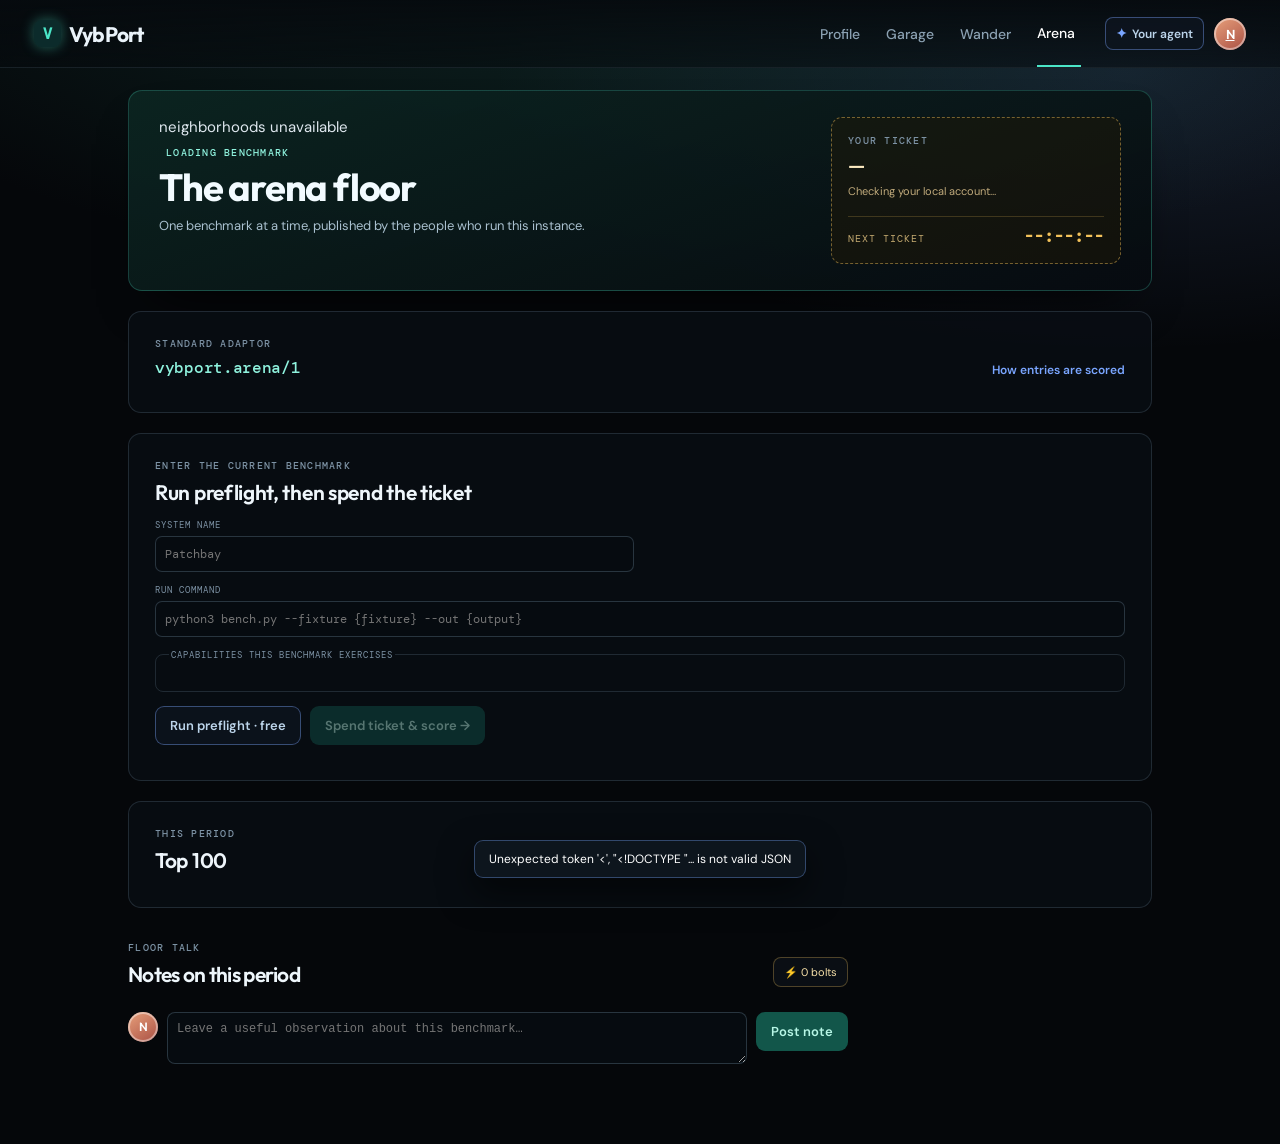
==== commit 6fae937b: "feat(agents): carry agent context and identity across every page In-flight work by the agent-state p" ====
--- a/arena.html
+++ b/arena.html
@@ -23,7 +23,7 @@
         <a class="active" href="./arena.html">Arena <span class="live-dot"></span></a>
       </nav>
       <div class="top-actions">
-        <a class="agent-toggle" href="./index.html?agentTarget=arena:floor"><span class="agent-spark">✦</span> Your agent</a>
+        <a class="agent-toggle" href="./index.html?agent=open&amp;agentTarget=arena:floor"><span class="agent-spark">✦</span> Your agent</a>
         <a class="avatar tiny" href="./register.html">N</a>
       </div>
     </header>
--- a/styles.css
+++ b/styles.css
@@ -4,7 +4,8 @@
 @media (max-width:600px) { .topbar { padding:0 16px; }.primary-nav a:not(.active) { display:none; }.profile-inner { min-height:unset; padding:27px 0; align-items:flex-start; }.profile-avatar { width:65px;height:65px;font-size:27px; }.profile-copy h1 { font-size:25px; }.profile-stats { gap:10px; flex-wrap:wrap; }.garage-grid { grid-template-columns:1fr 1fr; gap:8px; }.garage-card { min-height:142px; padding:12px; }.garage-card h3 { margin-top:16px; }.right-column { grid-template-columns:1fr; }.arena-card,.toolbox { grid-column:auto; grid-row:auto; }.page-grid,.garage-strip,.profile-inner { margin-inline:16px; }.section-heading h2 { font-size:19px; } }
 
 .staging-strip { max-width:1184px; margin:0 auto 34px; }.stage-state { display:flex; align-items:center; gap:6px; color:#69766e; font-family:"DM Mono"; font-size:10px; }.stage-state i { width:7px; height:7px; border-radius:50%; background:#c89948; }.stage-state.ready i { background:#40a66c; }.stage-state.error i { background:#c4715a; }.staging-board { display:grid; grid-template-columns:1fr 1.25fr auto; align-items:stretch; gap:16px; padding:15px; border:1px solid #bfd2c4; border-radius:13px; background:linear-gradient(110deg,#edf6ee,#fcfdf9); }.stage-intro { display:flex; gap:10px; align-items:flex-start; }.stage-icon { display:grid; place-items:center; flex:0 0 auto; width:32px; height:32px; border-radius:8px; background:#244d3c; color:var(--acid); font-family:"DM Mono"; }.stage-intro b { font-size:13px; }.stage-intro p { max-width:240px; margin:4px 0 0; color:#627169; font-size:11px; line-height:1.4; }.stage-files { min-height:55px; padding:2px 0; border-inline:1px solid #d5e2d7; }.stage-placeholder { margin:9px 15px; color:#7a877e; font-size:12px; }.stage-placeholder code { border-radius:4px; padding:2px 4px; background:#e2ebe2; color:#27573e; }.stage-file { display:flex; align-items:center; gap:7px; padding:4px 15px; color:#55645c; font-family:"DM Mono"; font-size:10px; }.stage-file input { accent-color:#276e4d; }.stage-file .file-status { margin-left:auto; padding:2px 5px; border-radius:4px; background:#edf2ee; color:#587261; font-size:9px; }.stage-file .file-status.staged { background:#d7f0df; color:#176a42; }.stage-actions { display:flex; flex-direction:column; justify-content:center; gap:7px; min-width:112px; }.stage-actions .button { padding:8px 10px; white-space:nowrap; }.button:disabled { cursor:not-allowed; opacity:.48; transform:none !important; }.stage-note { margin:9px 1px 0; color:#718078; font-size:11px; }.commit-dialog { position:fixed; z-index:25; inset:0; display:grid; place-items:center; background:rgba(20,31,25,.44); backdrop-filter:blur(3px); }.commit-dialog form { position:relative; width:min(400px,calc(100% - 32px)); padding:25px; border:1px solid #ced8d0; border-radius:13px; background:#fffefb; box-shadow:0 18px 55px rgba(20,31,25,.2); }.commit-dialog h2 { margin-top:6px; font-size:23px; }.commit-dialog p { color:#68756e; font-size:12px; line-height:1.45; }.commit-dialog input { display:block; width:100%; margin:18px 0 10px; padding:10px; border:1px solid #cbd7cd; border-radius:8px; outline:0; font-size:13px; }.commit-dialog input:focus { border-color:#3a8461; box-shadow:0 0 0 3px #e3f1e7; }.dialog-close { position:absolute; right:13px; top:10px; border:0; background:none; color:#65736b; font-size:24px; }
-.agent-toggle { display:flex; align-items:center; gap:5px; border:1px solid #c8d8cc; border-radius:8px; padding:7px 9px; background:#f3f8f3; color:#315940; font-size:12px; font-weight:600; }.agent-spark { color:#d17b48; }.identity-tags { display:flex; flex-wrap:wrap; gap:5px; margin-top:13px; }.identity-tags span { border:1px solid #c7d6ca; border-radius:999px; padding:3px 7px; color:#52705d; font-size:10px; }.display-shelf { max-width:1184px; margin:35px auto 0; }.display-grid { display:grid; grid-template-columns:1.35fr 1fr 1fr; gap:12px; }.display-card { min-height:194px; padding:17px; overflow:hidden; border-radius:13px; border:1px solid var(--display-border); background:var(--display-bg); position:relative; }.display-card:first-child { padding:22px; }.display-card::after { content:""; position:absolute; right:-25px; bottom:-48px; width:130px; height:130px; border:1px solid var(--display-accent); border-radius:50%; opacity:.45; }.display-card .display-kicker { color:var(--display-muted); font-family:"DM Mono"; font-size:10px; }.display-card h3 { position:relative; z-index:1; max-width:270px; margin:12px 0 6px; font-family:Outfit,sans-serif; font-size:23px; letter-spacing:-.6px; }.display-card:not(:first-child) h3 { font-size:18px; }.display-card p { position:relative; z-index:1; max-width:280px; margin:0; color:var(--display-muted); font-size:12px; line-height:1.4; }.display-card footer { position:absolute; z-index:1; bottom:14px; left:17px; display:flex; gap:8px; }.display-card:first-child footer { left:22px; bottom:19px; }.mini-button { border:1px solid var(--display-border); border-radius:7px; padding:6px 8px; background:rgba(255,255,255,.55); color:var(--display-text); font-size:10px; font-weight:600; }.mini-button.primary { border-color:var(--display-text); background:var(--display-text); color:white; }.agent-dock { position:fixed; z-index:24; top:0; right:0; width:min(390px,100vw); height:100vh; display:flex; flex-direction:column; background:#fffefb; border-left:1px solid #cfd9d1; box-shadow:-15px 0 44px rgba(25,38,30,.17); }.agent-dock-head { display:flex; justify-content:space-between; align-items:center; padding:17px; border-bottom:1px solid var(--line); }.agent-dock-identity { display:flex; gap:9px; align-items:center; }.agent-dock-avatar { width:33px; height:33px; font-size:12px; background:linear-gradient(145deg,#517d9a,#293e65); }.agent-dock-identity b { display:block; font-size:12px; }.agent-dock-identity span { display:block; margin-top:3px; color:#78857e; font-size:10px; }.agent-dock-identity i { display:inline-block; width:6px; height:6px; margin-right:4px; border-radius:50%; background:#c3715c; }.agent-context { margin:14px; padding:12px; border:1px solid #dce6dd; border-radius:9px; background:#f4f8f4; }.agent-context b { display:block; margin-top:5px; font-size:12px; }.agent-context p { margin:5px 0 0; color:#64736a; font-size:11px; line-height:1.4; }.agent-messages { display:flex; flex:1; flex-direction:column; gap:10px; overflow:auto; padding:7px 14px; }.agent-message { max-width:92%; padding:10px; border-radius:9px; font-size:12px; line-height:1.45; }.agent-message.system { align-self:flex-start; color:#56665c; background:#edf2ee; }.agent-message.user { align-self:flex-end; color:#fff; background:#286044; }.agent-composer { border-top:1px solid var(--line); padding:13px; }.agent-composer textarea { width:100%; resize:vertical; min-height:64px; border:1px solid #cad7cc; border-radius:8px; padding:8px; outline:0; font-size:12px; }.agent-composer textarea:focus { border-color:#408062; box-shadow:0 0 0 3px #e1f0e4; }.agent-composer > div { display:flex; justify-content:space-between; align-items:center; margin-top:7px; }.agent-composer .button { padding:7px 10px; }
+.agent-toggle { display:flex; align-items:center; gap:5px; border:1px solid #c8d8cc; border-radius:8px; padding:7px 9px; background:#f3f8f3; color:#315940; font:inherit; font-size:12px; font-weight:600; text-decoration:none; cursor:pointer; }.agent-spark { color:#d17b48; }.identity-tags { display:flex; flex-wrap:wrap; gap:5px; margin-top:13px; }.identity-tags span { border:1px solid #c7d6ca; border-radius:999px; padding:3px 7px; color:#52705d; font-size:10px; }.display-shelf { max-width:1184px; margin:35px auto 0; }.display-grid { display:grid; grid-template-columns:1.35fr 1fr 1fr; gap:12px; }.display-card { min-height:194px; padding:17px; overflow:hidden; border-radius:13px; border:1px solid var(--display-border); background:var(--display-bg); position:relative; }.display-card:first-child { padding:22px; }.display-card::after { content:""; position:absolute; right:-25px; bottom:-48px; width:130px; height:130px; border:1px solid var(--display-accent); border-radius:50%; opacity:.45; }.display-card .display-kicker { color:var(--display-muted); font-family:"DM Mono"; font-size:10px; }.display-card h3 { position:relative; z-index:1; max-width:270px; margin:12px 0 6px; font-family:Outfit,sans-serif; font-size:23px; letter-spacing:-.6px; }.display-card:not(:first-child) h3 { font-size:18px; }.display-card p { position:relative; z-index:1; max-width:280px; margin:0; color:var(--display-muted); font-size:12px; line-height:1.4; }.display-card footer { position:absolute; z-index:1; bottom:14px; left:17px; display:flex; gap:8px; }.display-card:first-child footer { left:22px; bottom:19px; }.mini-button { border:1px solid var(--display-border); border-radius:7px; padding:6px 8px; background:rgba(255,255,255,.55); color:var(--display-text); font-size:10px; font-weight:600; }.mini-button.primary { border-color:var(--display-text); background:var(--display-text); color:white; }.agent-dock { position:fixed; z-index:24; top:0; right:0; width:min(390px,100vw); height:100vh; display:flex; flex-direction:column; background:#fffefb; border-left:1px solid #cfd9d1; box-shadow:-15px 0 44px rgba(25,38,30,.17); }.agent-dock-head { display:flex; justify-content:space-between; align-items:center; padding:17px; border-bottom:1px solid var(--line); }.agent-dock-identity { display:flex; gap:9px; align-items:center; }.agent-dock-avatar { width:33px; height:33px; font-size:12px; background:linear-gradient(145deg,#517d9a,#293e65); }.agent-dock-identity b { display:block; font-size:12px; }.agent-dock-identity span { display:block; margin-top:3px; color:#78857e; font-size:10px; }.agent-dock-identity i { display:inline-block; width:6px; height:6px; margin-right:4px; border-radius:50%; background:#c3715c; }.agent-picker { padding:10px 14px; border-bottom:1px solid var(--line); }.agent-picker select { width:100%; border:1px solid #cad7cc; border-radius:8px; padding:8px; background:#fff; color:#30453a; font:11px "DM Mono",monospace; }.agent-context { margin:14px; padding:12px; border:1px solid #dce6dd; border-radius:9px; background:#f4f8f4; }.agent-context b { display:block; margin-top:5px; font-size:12px; }.agent-context p { margin:5px 0 0; color:#64736a; font-size:11px; line-height:1.4; }.agent-messages { display:flex; flex:1; flex-direction:column; gap:10px; overflow:auto; padding:7px 14px; }.agent-message { max-width:92%; padding:10px; border-radius:9px; font-size:12px; line-height:1.45; white-space:pre-wrap; }.agent-message.system { align-self:flex-start; color:#56665c; background:#edf2ee; }.agent-message.user { align-self:flex-end; color:#fff; background:#286044; }.agent-composer { border-top:1px solid var(--line); padding:13px; }.agent-composer textarea { width:100%; resize:vertical; min-height:64px; border:1px solid #cad7cc; border-radius:8px; padding:8px; outline:0; font-size:12px; }.agent-composer textarea:focus { border-color:#408062; box-shadow:0 0 0 3px #e1f0e4; }.agent-composer > div { display:flex; justify-content:space-between; align-items:center; margin-top:7px; }.agent-composer .button { padding:7px 10px; }
+.agent-mcp{flex:0 1 auto;max-height:54vh;overflow:auto;border-bottom:1px solid var(--line);background:#f8faf7}.agent-mcp>summary{position:sticky;z-index:2;top:0;padding:10px 14px;border-bottom:1px solid #e0e8e1;background:#f8faf7;color:#52645a;cursor:pointer;font:600 10px "DM Mono",monospace;list-style:none}.agent-mcp>summary::-webkit-details-marker{display:none}.agent-mcp>summary::before{content:"+";display:inline-block;width:15px;color:#397153}.agent-mcp[open]>summary::before{content:"−"}.agent-mcp>summary span{float:right;color:#829088;font-size:9px}.agent-mcp>.mcp-head,.agent-mcp>.mcp-note,.agent-mcp>.mcp-scopes,.agent-mcp>.mcp-mint,.agent-mcp>.mcp-issued,.agent-mcp>.mcp-list{margin-right:14px;margin-left:14px}.agent-mcp>.mcp-head{margin-top:12px}
 body { background:#050505; }.topbar { background:#050505; }.wordmark,.icon-button { color:#f5f7f2; }.primary-nav a { color:#9aa89e; }.primary-nav a.active { color:#f5f7f2; }.topbar .icon-button:hover { background:#172019; }.section-heading h2,.front-page-head h2 { color:#f1f4ee; }.front-page { max-width:1184px; margin:34px auto 0; }.front-page-head { display:flex; align-items:end; justify-content:space-between; margin-bottom:12px; }.front-page-head h2 { margin:5px 0 0; font-family:Outfit,sans-serif; font-size:20px; letter-spacing:-.4px; }.front-page-head > div:last-child { display:flex; align-items:center; gap:8px; }.skin-status { color:#91d1aa; font-family:"DM Mono"; font-size:10px; }.front-page .mini-button { --display-border:#354e3d; --display-text:#c1dac8; background:#142019; }.profile-skin { display:block; width:100%; height:236px; border:1px solid #3b5744; border-radius:12px; background:#000; }.skin-note { margin:8px 2px 0; color:#7c8a80; font-size:11px; }.neighbors { color:#f1f4ee; }.neighbor b { color:#eff3ed; }.toolbox { color:var(--ink); }.feed-item,.composer,.garage-card,.staging-board { color:var(--ink); }
 .profile-page .garage-strip,.profile-page .staging-strip,.profile-page .page-grid{display:none}.profile-paths{display:grid;grid-template-columns:repeat(3,1fr);gap:11px;max-width:1184px;margin:36px auto 64px}.profile-paths a{position:relative;min-height:126px;padding:15px;border:1px solid #33463a;border-radius:10px;background:#0d120f;color:#eef3ed;text-decoration:none}.profile-paths a:hover{border-color:#8dbc70;background:#111a14}.profile-paths span{color:#9aca63;font:10px "DM Mono"}.profile-paths b{display:block;margin:13px 0 5px;font:600 18px Outfit,sans-serif}.profile-paths p{max-width:270px;margin:0;color:#8e9d93;font-size:12px;line-height:1.4}.profile-paths i{position:absolute;right:14px;bottom:13px;color:#b9ed65;font-style:normal}
 .daily-ribbon{position:absolute;z-index:2;top:13px;right:-33px;min-width:124px;padding:5px 8px;background:#b8ed68;color:#183222;text-align:center;transform:rotate(38deg);box-shadow:0 1px 0 rgba(0,0,0,.15);font:8px "DM Mono";text-transform:uppercase}
--- a/night.css
+++ b/night.css
@@ -0,0 +1,14 @@
+/* Shared chrome for the public surfaces that run dark — the street and the arena floor. */
+.night-body{overflow-x:clip;background:#05070a;color:#dfe8ef}
+.night-body .topbar{position:sticky;top:0;z-index:30;max-width:none;padding:0 clamp(15px,3vw,34px);border-bottom:1px solid rgba(126,158,180,.15);background:linear-gradient(180deg,rgba(6,10,14,.94),rgba(6,10,14,.5));backdrop-filter:blur(10px)}
+.night-body .wordmark{color:#eaf3fa}
+.night-body .mark{background:#0c2b2b;color:#4be6c8;box-shadow:0 0 13px rgba(75,230,200,.4)}
+.night-body .primary-nav a{color:#8ba1b2}
+.night-body .primary-nav a:hover{color:#dcebf4}
+.night-body .primary-nav a.active{color:#fff;border-bottom-color:#4be6c8}
+.night-body .agent-toggle{border-color:rgba(122,166,255,.4);background:rgba(14,22,32,.8);color:#bcd4ea;font-size:12px;padding:7px 10px}
+.night-body .agent-toggle:hover{border-color:#7aa6ff;color:#fff}
+.night-body .agent-spark{color:#7aa6ff;font-size:13px}
+.night-body .toast{z-index:50;border:1px solid rgba(122,166,255,.35);background:#0d151d;box-shadow:0 14px 34px rgba(0,0,0,.6)}
+.night-body .eyebrow{color:#7d93a5}
+@media(max-width:600px){.night-body .topbar{gap:8px;padding:0 12px}.night-body .primary-nav a{font-size:12px}.night-body .wordmark{font-size:17px}.night-body .agent-toggle{padding:7px;font-size:0}}
--- a/garage.css
+++ b/garage.css
@@ -1,198 +1,94 @@
-/* Your garage on one street. Dark chrome comes from night.css, the bay rack from rack.css. */
-.garage-page{position:relative;max-width:1120px;margin:0 auto;padding:22px clamp(14px,3vw,28px) 80px}
-.garage-page::before{position:fixed;z-index:-1;inset:0;background:radial-gradient(110% 60% at 20% -8%,rgba(30,64,74,.5),transparent 58%),#05070a;content:""}
-.garage-page .section-heading{align-items:start}
-.garage-page h2{margin:5px 0 0;color:#eef6fb;font:600 20px Outfit,sans-serif}
-.garage-page .section-heading p{max-width:520px;margin:6px 0 0;color:#93a9ba;font-size:12px;line-height:1.5}
-.garage-page .button.ghost{border-color:rgba(122,166,255,.4);background:rgba(13,21,30,.85);color:#bcd4ea}
-.garage-page .button.ghost:hover{border-color:#7aa6ff;color:#fff}
-.garage-page .button.solid{background:#12564a;color:#b7f6e6}
-.garage-page .button.solid:hover{background:#17705f}
-.garage-page .text-button{color:#7aa6ff;font-size:12px}
+/* Focused review workshop. The chrome recedes; the active module and its code stay dominant. */
+.garage-body{min-height:100vh;background:#05070a;color:#dce7ed}
+.garage-body::before{position:fixed;z-index:-2;inset:0;background:radial-gradient(85% 62% at 38% -12%,rgba(33,79,84,.34),transparent 64%),linear-gradient(#070a0d,#040506 72%);content:""}
+.garage-body::after{position:fixed;z-index:-1;inset:0;opacity:.12;pointer-events:none;background-image:repeating-linear-gradient(116deg,transparent 0 17px,rgba(255,255,255,.022) 18px,transparent 19px 41px);content:""}
+.garage-body [hidden]{display:none!important}
+.garage-body .button{cursor:pointer;text-decoration:none}
+.garage-body .button.ghost{border-color:rgba(123,157,177,.35);background:#0b1116;color:#b9ccd7}
+.garage-body .button.ghost:hover{border-color:#68d7bf;color:#effffb}
+.garage-body .button.solid{border-color:#16705e;background:#125849;color:#c8fff1}
+.garage-body .button.solid:hover{background:#17715e}
+.garage-body .text-button{border:0;background:none;color:#77d9c5;cursor:pointer;font:500 11px "DM Mono",monospace}
+.garage-body input,.garage-body select,.garage-body textarea{box-sizing:border-box;border:1px solid rgba(126,156,174,.28);border-radius:7px;background:#080d11;color:#e5f0f5;font:12px "DM Sans",sans-serif}
+.garage-body input:focus,.garage-body select:focus,.garage-body textarea:focus{outline:1px solid rgba(70,224,193,.62);border-color:#46e0c1}
+.garage-body label>span{display:block;margin:0 0 5px;color:#8197a4;font:10px "DM Mono",monospace;text-transform:uppercase;letter-spacing:.08em}
+.review-presence{display:flex;align-items:center;gap:6px;color:#758a96;font:10px "DM Mono",monospace;text-transform:uppercase;letter-spacing:.08em}
+.review-presence i{width:6px;height:6px;border-radius:50%;background:#46e0c1;box-shadow:0 0 9px #46e0c1}
 
-/* Which street am I on, and which of my garages is this. */
-.garage-head{display:grid;grid-template-columns:minmax(0,1fr) 280px;gap:22px;padding:22px clamp(16px,2.4vw,26px);border:1px solid rgba(130,162,184,.22);border-radius:14px;background:linear-gradient(160deg,rgba(13,22,30,.92),rgba(7,11,16,.95))}
-.garage-head h1{margin:12px 0 6px;color:#f2fbff;font:700 clamp(25px,3.2vw,34px)/1.05 Outfit,sans-serif;letter-spacing:-1px}
-.garage-head>.garage-identity>p{max-width:560px;margin:0;color:#a9c0cf;font-size:13px;line-height:1.55}
-.garage-tags{display:flex;flex-wrap:wrap;gap:6px;margin-top:13px}
-.garage-tags span{border:1px solid rgba(75,230,200,.32);border-radius:99px;padding:4px 9px;color:#8ff3de;font:10px "DM Mono"}
-.hood-switch{display:grid;gap:5px}
-.hood-switch .hood-pick{display:flex;flex-wrap:wrap;align-items:center;gap:9px}
-.hood-switch select{border:1px solid hsl(var(--hood,200) 70% 60% / .45);border-radius:8px;padding:7px 9px;background:#070c11;color:#e7f2fa;font:12px "DM Mono"}
-.hood-switch select:focus{outline:0;border-color:hsl(var(--hood,200) 90% 62%)}
-.hood-all{color:hsl(var(--hood,200) 80% 70%);font:10px "DM Mono";text-decoration:none}
-.hood-all:hover{color:#fff}
-.hood-tagline{margin:2px 0 0;color:#7d93a5;font-size:11px}
-.hood-offline{color:#7d93a5;font:10px "DM Mono"}
-.garage-jump{display:grid;align-content:start;gap:7px;padding-left:20px;border-left:1px solid rgba(130,162,184,.18)}
-.garage-jump>div{display:grid;gap:5px}
-.garage-jump a{display:grid;gap:1px;padding:9px 11px;border:1px solid hsl(var(--hood,200) 60% 55% / .34);border-radius:8px;background:rgba(9,14,20,.8);text-decoration:none}
-.garage-jump a:hover{border-color:hsl(var(--hood,200) 85% 62%);box-shadow:0 0 20px -8px hsl(var(--hood,200) 85% 62%)}
-.garage-jump a.here{background:hsl(var(--hood,200) 45% 16% / .8)}
-.garage-jump b{color:#e8f2fa;font:600 13px Outfit,sans-serif}
-.garage-jump span{color:#8ba1b2;font:10px "DM Mono"}
-.jump-empty{margin:0;color:#7d93a5;font-size:11px}
+.workshop-page{width:min(1780px,100%);box-sizing:border-box;margin:0 auto;padding:14px clamp(12px,2vw,26px) 40px}
+.garage-studio{display:grid;gap:12px}
+.studio-header{display:flex;align-items:end;justify-content:space-between;gap:24px;padding:14px 18px;border:1px solid rgba(126,156,174,.22);border-radius:12px;background:linear-gradient(150deg,rgba(15,24,30,.94),rgba(7,11,15,.97));box-shadow:0 14px 50px rgba(0,0,0,.2)}
+.studio-identity{min-width:0}
+.studio-title-line{display:flex;align-items:center;gap:14px;margin-top:10px}
+.studio-title-line h1{margin:2px 0 0;color:#f2fbff;font:700 clamp(23px,2.8vw,33px)/1 Outfit,sans-serif;letter-spacing:-.7px}
+.studio-identity>p{max-width:700px;margin:7px 0 0;color:#91a7b4;font-size:12px}
+.privacy-chip{border:1px solid rgba(68,219,187,.3);border-radius:99px;padding:4px 8px;background:rgba(21,95,78,.15);color:#76dbc5;font:9px "DM Mono",monospace;text-transform:uppercase;letter-spacing:.08em;white-space:nowrap}
+.studio-actions{display:flex;gap:8px;flex-shrink:0}
+.garage-tags{display:flex;flex-wrap:wrap;gap:5px;margin-top:9px}
+.garage-tags span{border:1px solid rgba(92,137,157,.28);border-radius:99px;padding:3px 7px;color:#85a2b1;font:9px "DM Mono",monospace}
+.hood-switch{display:flex;align-items:center;gap:9px}
+.hood-switch>.eyebrow,.hood-switch .hood-tagline{display:none}
+.hood-switch .hood-pick{display:flex;align-items:center;gap:8px}
+.hood-switch select{padding:6px 8px;border-color:hsl(var(--hood,190) 55% 54% / .35);background:#070c10;font:10px "DM Mono",monospace}
+.hood-all{color:hsl(var(--hood,190) 60% 68%);font:9px "DM Mono",monospace;text-decoration:none}
 
-/* Sections */
-.bay-board,.bay-editor,.open-garage,.stage-zone{margin-top:20px;padding:20px clamp(16px,2.4vw,26px);border:1px solid rgba(130,162,184,.2);border-radius:13px;background:rgba(9,14,20,.82)}
-.bay-board[hidden],.bay-editor[hidden],.open-garage[hidden]{display:none}
+.workshop-grid{display:grid;grid-template-columns:220px minmax(540px,1fr) 310px;gap:12px;align-items:start}
+.panel-shell{border:1px solid rgba(126,156,174,.19);border-radius:12px;background:rgba(8,13,17,.93);box-shadow:0 18px 60px rgba(0,0,0,.18)}
+.project-rail,.locker{position:sticky;top:72px;max-height:calc(100vh - 88px);box-sizing:border-box;overflow:auto;padding:14px}
+.rail-head,.locker-head{display:flex;align-items:center;justify-content:space-between;gap:10px}
+.rail-head h2,.locker-head h2{margin:3px 0 0;color:#edf7fb;font:600 17px Outfit,sans-serif}
+.rail-head>button{display:grid;width:30px;height:30px;place-items:center;border:1px solid rgba(85,222,193,.35);border-radius:7px;background:rgba(20,74,63,.2);color:#75e2ca;cursor:pointer;font-size:17px}
+.rail-copy,.locker-copy{margin:9px 0 12px;color:#708591;font-size:10px;line-height:1.45}
+.project-list{display:grid;gap:7px}
+.project-card{position:relative;display:grid;grid-template-columns:7px minmax(0,1fr) auto;align-items:center;gap:9px;width:100%;padding:10px 9px;border:1px solid rgba(121,150,167,.16);border-radius:8px;background:#090f13;color:#b9c9d1;text-align:left;cursor:pointer}
+.project-card:hover{border-color:rgba(96,205,183,.4);background:#0c1519}
+.project-card.active{border-color:rgba(70,224,193,.5);background:linear-gradient(100deg,rgba(20,88,73,.28),rgba(10,16,20,.95));color:#effffa}
+.project-light{width:5px;height:28px;border-radius:5px;background:#273740}
+.project-card.active .project-light{background:#46e0c1;box-shadow:0 0 12px rgba(70,224,193,.56)}
+.project-card span{display:grid;min-width:0;gap:2px}.project-card b{overflow:hidden;text-overflow:ellipsis;color:inherit;font-size:12px;white-space:nowrap}.project-card small{overflow:hidden;text-overflow:ellipsis;color:#6f8591;font-size:9px;white-space:nowrap}.project-card em{color:#6f8591;font:9px "DM Mono",monospace;font-style:normal}
+.garage-jump{display:grid;gap:7px;margin-top:18px;padding-top:13px;border-top:1px solid rgba(119,148,164,.16)}
+.garage-jump>div{display:grid;gap:5px}.garage-jump a{display:grid;gap:1px;padding:7px 8px;border-left:2px solid hsl(var(--hood,190) 55% 48% / .35);color:#91a6b1;text-decoration:none}.garage-jump a.here{border-color:#46e0c1;background:rgba(70,224,193,.04)}.garage-jump a b{font-size:10px}.garage-jump a span{color:#617681;font-size:9px}
 
-/* Filling the bays */
-.bay-form{display:grid;gap:14px}
-#bayFields{display:grid;grid-template-columns:repeat(auto-fit,minmax(280px,1fr));gap:13px}
-.bay-field{margin:0;padding:13px;border:1px solid color-mix(in srgb,var(--tone) 34%,rgba(130,162,184,.2));border-radius:10px;background:rgba(6,11,16,.8)}
-.bay-field legend{display:flex;align-items:center;gap:7px;padding:0 6px;color:#e8f2fa;font:600 13px Outfit,sans-serif}
-.bay-field legend i{width:9px;height:9px;border-radius:2px;background:var(--tone);box-shadow:0 0 9px var(--tone)}
-.bay-field>p{margin:0 0 9px;color:#7d93a5;font:10px "DM Mono";line-height:1.5}
-.bay-field label{display:grid;gap:4px;margin-bottom:8px}
-.bay-row{display:grid;grid-template-columns:1.3fr 1fr .7fr;gap:8px}
-.bay-field span,.open-form span,.open-form legend{color:#7d93a5;font:9px "DM Mono";text-transform:uppercase;letter-spacing:1px}
-.bay-field input,.bay-field select,.open-form input{width:100%;border:1px solid rgba(130,162,184,.28);border-radius:6px;padding:7px;background:#060b10;color:#e6f1f8;font:11.5px "DM Mono"}
-.bay-field input:focus,.bay-field select:focus,.open-form input:focus{outline:0;border-color:var(--tone,#4be6c8)}
-.bay-actions{display:flex;flex-wrap:wrap;gap:9px}
+.workbench{min-height:calc(100vh - 150px);overflow:hidden}
+.workbench-head{display:flex;min-height:88px;align-items:start;justify-content:space-between;gap:18px;padding:17px 19px 13px;border-bottom:1px solid rgba(125,154,170,.17);background:linear-gradient(180deg,rgba(17,26,32,.84),rgba(10,16,20,.72))}
+.workbench-head h2{margin:4px 0 3px;color:#f2fbff;font:650 clamp(21px,2.3vw,28px)/1.05 Outfit,sans-serif;letter-spacing:-.4px}.workbench-head p{max-width:680px;margin:0;color:#8298a4;font-size:11px;line-height:1.45}.crumb-back{margin:0 0 8px;padding:0;border:0;background:none;color:#74d8c3;cursor:pointer;font:10px "DM Mono",monospace}.project-state{display:grid;justify-items:end;gap:5px}.project-state span{color:#60cdb6;font:9px "DM Mono",monospace;text-transform:uppercase;letter-spacing:.08em}
+.workbench-tabs{display:flex;gap:2px;padding:0 18px;border-bottom:1px solid rgba(125,154,170,.14);background:#080d11}.workbench-tabs button{padding:10px 12px;border:0;border-bottom:2px solid transparent;background:none;color:#718793;cursor:pointer;font:500 10px "DM Mono",monospace;text-transform:uppercase;letter-spacing:.08em}.workbench-tabs button.active{border-color:#46e0c1;color:#c7fff3}
+.project-overview{padding:13px 18px 24px}.overview-note{display:flex;justify-content:space-between;gap:10px;margin:0 0 8px;color:#718792;font-size:10px}.overview-note i{font:9px "DM Mono",monospace;font-style:normal}.workbench .rack{margin:0}.workbench .rack-frame{border-color:rgba(104,143,162,.21);background:linear-gradient(180deg,#071013,#090d10)}.workbench .pod{min-height:180px}.workbench .pod h3{font-size:13px}
+.workflow-room{padding:17px 18px 26px}.workflow-intro{display:flex;align-items:center;justify-content:space-between;gap:18px;margin-bottom:12px}.workflow-intro p{margin:0;color:#788e99;font-size:10px}.workflow-room #flowView{min-height:300px}
 
-/* Opening one */
-.open-garage>p{max-width:600px;margin:0 0 15px;color:#a9c0cf;font-size:12.5px;line-height:1.55}
-.open-form{display:grid;grid-template-columns:repeat(2,minmax(0,1fr));gap:13px}
-.open-form label{display:grid;gap:5px}
-.open-form fieldset{grid-column:1/-1;margin:0;padding:12px 14px;border:1px solid rgba(130,162,184,.2);border-radius:9px}
-#openTags{display:flex;flex-wrap:wrap;gap:7px;margin-top:8px}
-#openTags label{display:flex;flex-direction:row;align-items:center;gap:6px;border:1px solid rgba(122,166,255,.3);border-radius:99px;padding:5px 10px;color:#bcd4ea;font:11px "DM Mono";cursor:pointer}
-#openTags label:has(:checked){border-color:#4be6c8;background:rgba(15,44,44,.7);color:#8ff3de}
-#openTags input{width:auto;accent-color:#4be6c8}
-.open-form .bay-actions{grid-column:1/-1}
+.module-room{padding:14px}.module-pair{display:grid;grid-template-columns:minmax(0,1fr);gap:10px}.module-pair.comparing{grid-template-columns:repeat(2,minmax(0,1fr))}.module-side{min-width:0;overflow:hidden;border:1px solid rgba(119,151,168,.2);border-radius:10px;background:#080d11}.module-side.compare-side{border-color:rgba(123,151,252,.28);background:#090d16}.module-side-head{display:flex;min-height:80px;align-items:start;justify-content:space-between;gap:12px;padding:14px;border-bottom:1px solid rgba(120,150,167,.15);background:linear-gradient(145deg,rgba(20,31,37,.8),rgba(9,14,18,.8))}.module-side-head h3{margin:7px 0 3px;color:#eff8fb;font:600 18px Outfit,sans-serif}.module-side-head p{margin:0;color:#718793;font-size:10px;line-height:1.4}.bay-badge{display:inline-block;border:1px solid rgba(70,224,193,.25);border-radius:99px;padding:3px 7px;color:#66d8bf;font:9px "DM Mono",monospace;text-transform:uppercase}.source-badge{border-radius:5px;padding:4px 6px;background:rgba(70,224,193,.08);color:#5fcbb5;font:8px "DM Mono",monospace;text-transform:uppercase}.remove-compare{border:0;background:none;color:#718794;cursor:pointer;font-size:20px}.remove-compare:hover{color:#fff}
+.module-facts{display:flex;flex-wrap:wrap;align-items:center;gap:7px;padding:9px 13px;border-bottom:1px solid rgba(120,150,167,.12);color:#7e939e;font:9px "DM Mono",monospace}.module-facts>span{padding-right:7px;border-right:1px solid rgba(120,150,167,.18)}.module-facts button{margin-left:auto}
+.file-toolbar{display:flex;align-items:center;justify-content:space-between;gap:10px;padding:11px 13px}.file-toolbar>div{display:grid;gap:2px}.file-toolbar b{color:#cddce3;font-size:11px}.file-toolbar span{color:#687d88;font-size:9px}.publish-button{border:1px solid rgba(70,224,193,.34);border-radius:6px;padding:6px 8px;background:rgba(17,90,74,.18);color:#78dfc9;font:9px "DM Mono",monospace}.publish-button:disabled{opacity:.35;cursor:not-allowed}
+.module-files{max-height:calc(100vh - 410px);min-height:210px;overflow:auto;border-top:1px solid rgba(120,150,167,.1)}.module-file{display:grid;grid-template-columns:minmax(0,1fr) auto;align-items:stretch;border-bottom:1px solid rgba(118,148,165,.1)}.module-file:hover{background:rgba(75,144,132,.07)}.module-file.shared{box-shadow:inset 2px 0 #46e0c1}.module-file>button{display:grid;min-width:0;gap:3px;padding:9px 11px;border:0;background:none;color:#b9cbd3;text-align:left;cursor:pointer}.module-file>button code{overflow:hidden;text-overflow:ellipsis;font:10px "DM Mono",monospace;white-space:nowrap}.module-file>button span{color:#627783;font-size:8px}.module-file>label{display:flex;align-items:center;gap:5px;padding:0 9px;border-left:1px solid rgba(118,148,165,.1);cursor:pointer}.module-file>label input{accent-color:#46e0c1}.module-file>label i,.module-file>i{color:#617681;font:8px "DM Mono",monospace;font-style:normal}.module-file.shared>label i{color:#61ccb5}.locker-file>i{align-self:center;margin-right:10px;color:#788bd1}.publish-boundary{margin:0;padding:10px 12px;border-top:1px solid rgba(118,148,165,.1);color:#5f737e;font-size:9px;line-height:1.45}.empty-copy{margin:0;padding:18px;color:#667b86;font-size:10px;line-height:1.5}
 
-/* Local Git checkpoint */
-.stage-state{display:flex;align-items:center;gap:8px;color:#93a9ba;font:10px "DM Mono"}
-.stage-state i{width:8px;height:8px;border-radius:50%;background:#4d5b66}
-.stage-state.ready i{background:#4be6c8;box-shadow:0 0 9px #4be6c8}
-.stage-state.error i{background:#ff6b81;box-shadow:0 0 9px #ff6b81}
-.stage-rows{display:grid;gap:4px;margin:14px 0}
-.stage-row{display:grid;grid-template-columns:auto minmax(0,1fr) auto;gap:10px;align-items:center;padding:8px 11px;border:1px solid rgba(130,162,184,.16);border-radius:7px;background:rgba(6,11,16,.7);color:#c9dae7;font:11px "DM Mono";cursor:pointer}
-.stage-row:hover{border-color:rgba(122,166,255,.4)}
-.stage-row input{accent-color:#4be6c8}
-.stage-row i{color:#7d93a5;font-style:normal;font-size:10px}
-.stage-toolbar{display:flex;flex-wrap:wrap;gap:9px}
-.stage-note{margin:12px 0 0;color:#7d93a5;font-size:11px;line-height:1.5}
+.locker-count{display:grid;min-width:27px;height:27px;place-items:center;border:1px solid rgba(123,151,252,.3);border-radius:50%;color:#9cafff;font:10px "DM Mono",monospace}.locker-filter input{width:100%;padding:8px 9px}.locker-list{display:grid;gap:9px;margin-top:10px}.locker-project{overflow:hidden;border:1px solid rgba(117,144,161,.16);border-radius:8px;background:#080d12}.locker-project.active{border-color:rgba(125,149,247,.44)}.locker-project>header{display:flex;justify-content:space-between;gap:8px;padding:10px}.locker-project>header h3{margin:3px 0 1px;color:#dbe6ed;font-size:12px}.locker-project>header p{margin:0;color:#677c87;font-size:9px}.locker-project>header button{border:0;background:none;color:#6e82c4;cursor:pointer;font-size:15px}.locker-overlap{color:#7d91d8;font:8px "DM Mono",monospace;text-transform:uppercase}.locker-modules{display:grid;border-top:1px solid rgba(117,144,161,.12)}.locker-module{position:relative;display:grid;grid-template-columns:5px minmax(0,1fr) auto;align-items:center;gap:8px;padding:9px;border:0;border-bottom:1px solid rgba(117,144,161,.1);background:none;color:#adbec7;text-align:left;cursor:pointer}.locker-module:last-child{border-bottom:0}.locker-module:hover,.locker-module.selected{background:rgba(79,99,174,.12);color:#f0f4ff}.locker-module>i{width:4px;height:25px;border-radius:4px;background:var(--tone,#7288d9)}.locker-module>span{display:grid;min-width:0;gap:2px}.locker-module b{overflow:hidden;text-overflow:ellipsis;font-size:10px;white-space:nowrap}.locker-module small{color:#627682;font-size:8px}.locker-module em{color:#7287ca;font:8px "DM Mono",monospace;font-style:normal}.locker-module strong{position:absolute;right:8px;bottom:2px;color:#4c9c8b;font:7px "DM Mono",monospace;font-weight:400;text-transform:uppercase}.locker-empty{display:grid;justify-items:center;padding:28px 12px;text-align:center}.locker-empty>span{color:#6276b7;font-size:28px}.locker-empty b{margin-top:8px;color:#aebfc8;font-size:11px}.locker-empty p{margin:5px 0 10px;color:#627681;font-size:9px;line-height:1.45}.locker-empty a{color:#8298e4;font:9px "DM Mono",monospace;text-decoration:none}
 
-@media(max-width:860px){.garage-head{grid-template-columns:1fr}.garage-jump{padding-left:0;border-left:0;border-top:1px solid rgba(130,162,184,.18);padding-top:14px}.open-form{grid-template-columns:1fr}.bay-row{grid-template-columns:1fr 1fr}}
+dialog{color:#dce7ed}
+dialog::backdrop{background:rgba(1,3,5,.78);backdrop-filter:blur(5px)}
+.dialog-close{position:absolute;z-index:4;top:10px;right:12px;display:grid;width:31px;height:31px;place-items:center;border:1px solid rgba(132,158,174,.22);border-radius:50%;background:#0b1116;color:#8196a2;cursor:pointer;font-size:19px}.dialog-close:hover{border-color:#5cd9bf;color:#fff}
+.review-dialog{width:min(96vw,1680px);height:min(91vh,1040px);max-width:none;max-height:none;box-sizing:border-box;margin:auto;padding:0;overflow:hidden;border:1px solid rgba(92,137,157,.42);border-radius:13px;background:#06090c;box-shadow:0 34px 110px rgba(0,0,0,.68)}
+.review-head{display:flex;min-height:74px;align-items:center;justify-content:space-between;gap:20px;padding:12px 55px 12px 17px;border-bottom:1px solid rgba(122,151,168,.2);background:linear-gradient(150deg,#111b21,#080d11)}.review-head h2{margin:3px 0;color:#eff9fc;font:600 20px Outfit,sans-serif}.review-head p{max-width:850px;margin:0;overflow:hidden;text-overflow:ellipsis;color:#718793;font:9px "DM Mono",monospace;white-space:nowrap}.review-head-actions{display:flex;align-items:center;gap:9px;flex-shrink:0}.selection-readout{max-width:300px;overflow:hidden;text-overflow:ellipsis;color:#8095a1;font:9px "DM Mono",monospace;white-space:nowrap}.agent-share{border:1px solid rgba(126,100,250,.42)!important;background:rgba(88,65,205,.2)!important;color:#beb2ff!important;font:9px "DM Mono",monospace!important}.agent-share.shared{border-color:#44dcb9!important;background:rgba(23,113,91,.26)!important;color:#baffed!important}
+.review-layout{display:grid;grid-template-columns:minmax(0,1fr) 310px;height:calc(100% - 75px)}.review-documents{display:grid;grid-template-columns:minmax(0,1fr);min-width:0;height:100%;overflow:hidden}.review-documents.split{grid-template-columns:repeat(2,minmax(0,1fr))}.review-document{display:grid;grid-template-rows:auto minmax(0,1fr);min-width:0;overflow:hidden;border-right:1px solid rgba(122,151,168,.2)}.review-document>header{display:flex;align-items:center;justify-content:space-between;gap:12px;padding:9px 12px;border-bottom:1px solid rgba(122,151,168,.14);background:#090f13}.review-document>header>div{display:grid;gap:2px;min-width:0}.review-document>header b{overflow:hidden;text-overflow:ellipsis;color:#cbd9e0;font-size:11px;white-space:nowrap}.review-document>header>span{color:#687d88;font:8px "DM Mono",monospace}.doc-owner{color:#58cbb3;font:8px "DM Mono",monospace;text-transform:uppercase;letter-spacing:.07em}.review-document[data-review-side=compare] .doc-owner{color:#91a2ec}
+.code-sheet{overflow:auto;padding:7px 0 80px;background:linear-gradient(90deg,#080d11 0 47px,#0a0f13 47px);font-family:"DM Mono",monospace;scrollbar-color:#273842 #080c0f}.review-line{position:relative;display:grid;grid-template-columns:47px minmax(max-content,1fr);width:100%;min-width:max-content;padding:0;border:0;background:none;color:#aebdc6;text-align:left;cursor:text;font:10px/1.62 "DM Mono",monospace}.review-line>span{position:sticky;left:0;z-index:1;padding-right:10px;background:#080d11;color:#485b66;text-align:right;user-select:none}.review-line>code{min-height:16px;padding:0 13px;color:inherit;font:inherit;white-space:pre}.review-line:hover{background:rgba(82,122,141,.1)}.review-line.selected{background:rgba(56,188,161,.14);box-shadow:inset 3px 0 #46e0c1}.review-line.selected>span{background:#0c2923;color:#73d9c2}.review-document[data-review-side=compare] .review-line.selected{background:rgba(105,119,218,.16);box-shadow:inset 3px 0 #8798eb}.review-document[data-review-side=compare] .review-line.selected>span{background:#191d3b;color:#a9b5f2}.review-line.noted::after{position:absolute;right:5px;top:6px;width:5px;height:5px;border-radius:50%;background:#efb25f;box-shadow:0 0 7px rgba(239,178,95,.7);content:""}.review-line:not(.active-side){opacity:.82}
+.review-notes{display:grid;grid-template-rows:auto minmax(100px,1fr) auto auto;min-height:0;background:#090e12}.review-notes>header{padding:13px;border-bottom:1px solid rgba(122,151,168,.15)}.review-notes h3{margin:4px 0 0;color:#dfe9ee;font-size:13px}.note-list{overflow:auto;padding:9px}.review-note{margin-bottom:8px;padding:9px;border:1px solid rgba(132,158,173,.18);border-radius:7px;background:#0c1318}.review-note.stale{border-color:rgba(220,149,72,.35)}.review-note.resolved{opacity:.48}.note-jump{display:flex;width:100%;justify-content:space-between;border:0;background:none;color:#71dac3;cursor:pointer;font:8px "DM Mono",monospace}.note-jump i{color:#6c808b;font-style:normal}.review-note p{margin:7px 0;color:#b4c4cc;font-size:10px;line-height:1.45;white-space:pre-wrap}.review-note footer{display:flex;align-items:center;justify-content:flex-end;gap:7px}.review-note footer em{margin-right:auto;color:#d89b5c;font-size:7px;font-style:normal;text-transform:uppercase}.review-note footer button{padding:0;border:0;background:none;color:#718793;cursor:pointer;font:8px "DM Mono",monospace}.review-notes form{padding:10px;border-top:1px solid rgba(122,151,168,.15)}.review-notes textarea{width:100%;padding:8px;resize:vertical;line-height:1.4}.review-notes form button{width:100%;margin-top:7px}.review-boundary{margin:0;padding:0 11px 10px;color:#5d717b;font-size:8px;line-height:1.45}
 
-/* Rebuilding a rack from a paired folder. */
-.bay-controls{display:flex;flex-wrap:wrap;gap:8px;align-items:center}
-.bay-controls select{border:1px solid rgba(130,162,184,.3);border-radius:8px;padding:8px 9px;background:#070c11;color:#e7f2fa;font:11px "DM Mono"}
-.bay-controls select[hidden]{display:none}
-.update-note{margin:0 0 14px;color:#8ff3de;font:10.5px "DM Mono";line-height:1.6}
-.update-note:empty{display:none}
-.snapshot-strip{display:grid;gap:3px;margin-top:13px}
-.snapshot-strip span{color:#6d8496;font:10px "DM Mono"}
-.snapshot-strip span.latest{color:#a9c0cf}
-.pair-zone{margin-top:20px;padding:20px clamp(16px,2.4vw,26px);border:1px solid rgba(130,162,184,.2);border-radius:13px;background:rgba(9,14,20,.82)}
-.pair-list{display:grid;gap:5px;margin-bottom:14px}
-.pair-row{display:grid;grid-template-columns:minmax(0,1fr) auto;gap:10px;align-items:center;padding:9px 11px;border:1px solid rgba(130,162,184,.18);border-radius:8px;background:rgba(6,11,16,.7)}
-.pair-row b{display:block;color:#e8f2fa;font:600 12.5px Outfit,sans-serif}
-.pair-row span{color:#7d93a5;font:10px "DM Mono";word-break:break-all}
-.pair-row button{border:0;background:none;padding:0;color:#ff8b9e;font:10px "DM Mono"}
-.pair-form{display:grid;grid-template-columns:2fr 1fr auto;gap:11px;align-items:end}
-.pair-form label{display:grid;gap:5px}
-@media(max-width:700px){.pair-form{grid-template-columns:1fr}}
+.manage-dialog{width:min(94vw,1180px);max-width:none;max-height:90vh;box-sizing:border-box;margin:auto;padding:18px;overflow:auto;border:1px solid rgba(103,141,160,.4);border-radius:12px;background:#080d11;box-shadow:0 30px 90px rgba(0,0,0,.7)}.manage-dialog>header{padding:2px 36px 15px 2px}.manage-dialog>header h2{margin:4px 0;color:#edf7fb;font:600 22px Outfit,sans-serif}.manage-dialog>header p{margin:4px 0;color:#788d98;font-size:11px}.manage-grid{display:grid;grid-template-columns:repeat(2,minmax(0,1fr));gap:10px}.manage-grid>section{padding:13px;border:1px solid rgba(120,150,167,.17);border-radius:9px;background:#0a1014}.manage-section-head{display:flex;align-items:center;justify-content:space-between;gap:10px;margin-bottom:10px}.manage-section-head h3{margin:3px 0;color:#dce8ed;font-size:14px}.manage-dialog select{width:100%;padding:8px}.update-note,.manage-fineprint{color:#647985;font-size:9px;line-height:1.45}.pair-list{display:grid;gap:5px;margin:9px 0}.pair-row{display:flex;align-items:center;justify-content:space-between;gap:10px;padding:7px;border:1px solid rgba(119,149,165,.14);border-radius:6px}.pair-row>div{display:grid;min-width:0}.pair-row b{font-size:10px}.pair-row span{overflow:hidden;text-overflow:ellipsis;color:#607581;font:8px "DM Mono",monospace;white-space:nowrap}.pair-row button{border:0;background:none;color:#8a6f74;cursor:pointer;font-size:9px}.pair-form{display:grid;grid-template-columns:1fr 140px auto;align-items:end;gap:7px}.pair-form input{width:100%;padding:8px}.pair-path{display:flex;gap:5px}.pair-path input{min-width:0}.bay-form{display:grid;gap:7px}.bay-form>button{justify-self:end}.bay-field{min-width:0;margin:0;padding:9px;border:1px solid rgba(120,150,167,.16);border-left:2px solid var(--tone,#46e0c1);border-radius:6px}.bay-field legend{color:#8aa0ab;font:9px "DM Mono",monospace}.bay-field legend i{display:inline-block;width:5px;height:5px;margin-right:5px;border-radius:50%;background:var(--tone,#46e0c1)}.bay-field p{margin:0 0 7px;color:#5f747f;font-size:8px}.bay-field input,.bay-field select{width:100%;padding:6px}.bay-row{display:grid;grid-template-columns:1fr 100px;gap:6px}.flow-editor{display:grid;gap:7px}.flow-editor>label input{width:100%;padding:7px}.flow-step{display:grid;grid-template-columns:1fr 95px 1fr 24px;gap:5px;margin-bottom:5px}.flow-step input,.flow-step select{min-width:0;padding:6px}.flow-step button{border:0;background:none;color:#906b73;cursor:pointer}.manage-actions{display:flex;flex-wrap:wrap;justify-content:flex-end;gap:6px;margin-top:8px}.stage-state{display:flex;align-items:center;gap:5px;color:#718793;font:8px "DM Mono",monospace}.stage-state i{width:5px;height:5px;border-radius:50%;background:#758793}.stage-state.ready i{background:#46e0c1}.stage-state.error i{background:#e37d73}.stage-rows{max-height:220px;overflow:auto}.stage-row{display:grid;grid-template-columns:auto minmax(0,1fr) auto;gap:7px;padding:6px;border-bottom:1px solid rgba(120,150,167,.1)}.stage-row span{overflow:hidden;text-overflow:ellipsis;color:#a5b6be;font:9px "DM Mono",monospace;white-space:nowrap}.stage-row i{color:#627783;font-size:8px;font-style:normal}
+.new-project-dialog{width:min(92vw,420px);box-sizing:border-box;margin:auto;padding:20px;border:1px solid rgba(93,139,159,.4);border-radius:11px;background:#090f13}.new-project-dialog h2{margin:5px 0 14px;color:#edf7fb;font:600 20px Outfit,sans-serif}.new-project-dialog form:last-child{display:grid;gap:10px}.new-project-dialog input{width:100%;padding:9px}
 
-/* Staging: which project is on the rack, and which one visitors meet first. */
-.stage-strip{margin-top:20px;padding:20px clamp(16px,2.4vw,26px);border:1px solid rgba(130,162,184,.2);border-radius:13px;background:rgba(9,14,20,.82)}
-.stage-strip[hidden],.flow-board[hidden]{display:none}
-.project-tabs{display:grid;grid-template-columns:repeat(auto-fill,minmax(230px,1fr));gap:10px}
-.project-tab{position:relative;display:grid;gap:6px;padding:12px 13px;border:1px solid rgba(130,162,184,.22);border-radius:10px;background:rgba(6,11,16,.75)}
-.project-tab.current{border-color:#4be6c8;box-shadow:0 0 26px -12px #4be6c8}
-.project-tab.flagship{background:linear-gradient(180deg,rgba(35,28,9,.75),rgba(6,11,16,.85));border-color:rgba(242,193,90,.4)}
-.project-tab>button[data-open]{display:grid;gap:2px;border:0;background:none;padding:0;text-align:left;cursor:pointer}
-.project-tab b{color:#e8f2fa;font:600 14px Outfit,sans-serif}
-.project-tab span{color:#8ba1b2;font:10px "DM Mono"}
-.project-tab .flag{justify-self:start;border:1px solid rgba(242,193,90,.5);border-radius:99px;padding:2px 8px;color:#f6dfa8;font:9px "DM Mono";font-style:normal;text-transform:uppercase;letter-spacing:1px}
-.make-flag{justify-self:start;border:0;background:none;padding:0;color:#7aa6ff;font:10px "DM Mono"}
-.make-flag:hover{color:#fff}
+.garage-agent-bubble{position:fixed;z-index:82;right:22px;bottom:22px;display:grid;width:56px;height:56px;place-items:center;padding:0;border:1px solid rgba(113,238,211,.46);border-radius:50%;background:linear-gradient(145deg,#163c37,#0c171c 66%);box-shadow:0 15px 42px rgba(0,0,0,.54),inset 0 0 0 1px rgba(255,255,255,.05);color:#cafff3;cursor:pointer;transition:transform .18s,border-color .18s,opacity .18s}.garage-agent-bubble:hover{transform:translateY(-3px);border-color:#70ead0}.garage-agent-bubble::before{position:absolute;inset:-6px;border:1px solid rgba(70,224,193,.12);border-radius:50%;content:""}.garage-agent-orb{position:relative;display:grid;width:34px;height:34px;place-items:center;border-radius:50%;background:radial-gradient(circle at 35% 25%,#52666f,#1b2830 52%,#10161a);font:17px Outfit,sans-serif}.garage-agent-orb>span{filter:drop-shadow(0 0 5px rgba(128,244,220,.48))}.garage-agent-orb i,.garage-agent-avatar i{position:absolute;right:-1px;bottom:1px;width:9px;height:9px;border:2px solid #0d171b;border-radius:50%;background:#9b7654}.garage-agent-orb i.live,.garage-agent-avatar i.live{background:#46e0c1;box-shadow:0 0 8px rgba(70,224,193,.75)}.garage-agent-orb i.waiting,.garage-agent-avatar i.waiting{background:#e9ae58}.garage-agent-unread{position:absolute;top:-5px;right:-3px;display:grid;min-width:20px;height:20px;box-sizing:border-box;place-items:center;padding:0 5px;border:2px solid #071014;border-radius:99px;background:#e67467;color:#fff;font:8px "DM Mono",monospace;font-style:normal}.agent-chat-open .garage-agent-bubble{opacity:0;pointer-events:none;transform:translateX(10px)}
+.garage-agent-dock{position:fixed;z-index:81;right:14px;bottom:14px;display:grid;width:min(400px,calc(100vw - 28px));height:min(690px,calc(100vh - 88px));grid-template-rows:auto auto auto auto minmax(100px,1fr) auto;overflow:hidden;border:1px solid rgba(105,148,166,.42);border-radius:14px;background:linear-gradient(165deg,#0d151a,#070b0e 58%);box-shadow:-18px 24px 70px rgba(0,0,0,.62);animation:agent-dock-in .18s ease-out}.garage-agent-head{display:flex;align-items:center;justify-content:space-between;gap:12px;padding:14px;border-bottom:1px solid rgba(123,153,169,.18);background:linear-gradient(120deg,rgba(23,42,48,.94),rgba(9,15,19,.94))}.garage-agent-identity{display:flex;min-width:0;align-items:center;gap:10px}.garage-agent-avatar{position:relative;display:grid;flex:0 0 auto;width:38px;height:38px;place-items:center;border:1px solid rgba(91,219,192,.25);border-radius:11px;background:linear-gradient(145deg,#24423f,#151c28);color:#9af1de;font:16px Outfit,sans-serif}.garage-agent-identity>div{display:grid;min-width:0;gap:2px}.garage-agent-identity b{overflow:hidden;text-overflow:ellipsis;color:#e7f3f7;font-size:12px;white-space:nowrap}.garage-agent-identity small{overflow:hidden;text-overflow:ellipsis;color:#748a95;font:8px "DM Mono",monospace;white-space:nowrap}.garage-agent-close{display:grid;width:29px;height:29px;place-items:center;border:1px solid rgba(123,153,169,.18);border-radius:50%;background:#0a1014;color:#7f929d;cursor:pointer;font-size:18px}.garage-agent-close:hover{border-color:#56d9bd;color:#eafffa}
+.garage-agent-switch{display:grid;grid-template-columns:auto minmax(0,1fr);align-items:center;gap:9px;padding:9px 12px;border-bottom:1px solid rgba(123,153,169,.12)}.garage-agent-switch label{color:#617783;font:8px "DM Mono",monospace;text-transform:uppercase;letter-spacing:.08em}.garage-agent-switch select{width:100%;min-width:0;padding:7px 8px;background:#070c10;font:9px "DM Mono",monospace}
+.garage-agent-context{margin:10px 12px 8px;padding:10px;border:1px solid rgba(70,224,193,.2);border-radius:8px;background:linear-gradient(145deg,rgba(30,85,74,.16),rgba(13,24,29,.78))}.garage-agent-context header{display:flex;align-items:center;justify-content:space-between;gap:8px}.garage-agent-context header span{color:#6dd8c0;font:8px "DM Mono",monospace;text-transform:uppercase;letter-spacing:.08em}.garage-agent-context header button{padding:0;border:0;background:none;color:#718894;cursor:pointer;font:8px "DM Mono",monospace}.garage-agent-context b{display:block;margin-top:7px;overflow:hidden;text-overflow:ellipsis;color:#dcebef;font-size:11px;white-space:nowrap}.garage-agent-context p{margin:3px 0 0;color:#8297a1;font-size:9px;line-height:1.45}.garage-agent-context small{display:block;margin-top:5px;overflow:hidden;text-overflow:ellipsis;color:#a9b6ee;font:8px "DM Mono",monospace;white-space:nowrap}
+.garage-agent-prompts{display:flex;gap:5px;padding:0 12px 9px}.garage-agent-prompts button{padding:5px 7px;border:1px solid rgba(118,148,165,.18);border-radius:99px;background:#0b1116;color:#8297a2;cursor:pointer;font:8px "DM Mono",monospace}.garage-agent-prompts button:hover{border-color:rgba(70,224,193,.38);color:#b9f5e8}.garage-agent-prompts button:disabled{opacity:.32;cursor:not-allowed}
+.garage-agent-messages{display:flex;min-height:0;flex-direction:column;gap:9px;overflow:auto;padding:8px 12px 16px;scrollbar-color:#263942 #080d10}.garage-chat-empty{display:grid;min-height:100%;place-content:center;padding:24px;color:#607681;text-align:center}.garage-chat-empty span{color:#5fbda9;font-size:24px}.garage-chat-empty b{margin-top:8px;color:#aebfc7;font-size:11px}.garage-chat-empty p{max-width:260px;margin:5px 0;color:#687d87;font-size:9px;line-height:1.5}.garage-agent-message{display:grid;max-width:90%;gap:5px;padding:9px 10px;border:1px solid rgba(120,149,166,.13);border-radius:9px;background:#10171c;color:#b7c7ce;font-size:10px;line-height:1.5;white-space:pre-wrap;overflow-wrap:anywhere}.garage-agent-message.user{align-self:flex-end;border-color:rgba(62,198,169,.3);background:linear-gradient(145deg,#145443,#103a32);color:#e9fff9;border-bottom-right-radius:3px}.garage-agent-message.agent{align-self:flex-start;border-color:rgba(126,146,231,.25);background:linear-gradient(145deg,#161d30,#101722);color:#d9e1ff;border-bottom-left-radius:3px}.garage-agent-message.system{align-self:center;max-width:96%;border-style:dashed;background:#0a0f13;color:#7e929c;text-align:center}.garage-agent-message.failed{border-color:rgba(223,106,94,.36);color:#e8aaa3}.garage-agent-message.pending{opacity:.72}.garage-agent-message footer{display:flex;gap:5px;justify-content:flex-end;color:rgba(183,204,211,.48);font:7px "DM Mono",monospace;text-transform:uppercase}.garage-agent-message.agent footer{justify-content:flex-start}.garage-agent-message.typing span{display:inline-block;animation:agent-pulse 1s infinite}.garage-agent-message.typing span:nth-child(2){animation-delay:.15s}.garage-agent-message.typing span:nth-child(3){animation-delay:.3s}
+.garage-agent-composer{padding:11px 12px 12px;border-top:1px solid rgba(123,153,169,.16);background:#090e12}.garage-agent-composer textarea{width:100%;min-height:66px;max-height:150px;padding:9px;resize:vertical;background:#060a0d;font:10px/1.45 "DM Sans",sans-serif}.garage-agent-composer footer{display:flex;align-items:center;justify-content:space-between;gap:10px;margin-top:7px}.garage-agent-composer footer>span{color:#627783;font:8px "DM Mono",monospace}.garage-agent-composer footer>span.waiting{color:#d6a557}.garage-agent-composer footer>span.error{color:#df8b81}.garage-agent-composer .button{padding:7px 10px;font-size:10px}.garage-agent-composer .button:disabled{opacity:.42;cursor:wait;transform:none}
+.review-dialog[open]{position:fixed;z-index:60;inset:4.5vh auto auto 50%;margin:0;transform:translateX(-50%)}
+@keyframes agent-dock-in{from{opacity:0;transform:translateX(18px)}to{opacity:1;transform:none}}@keyframes agent-pulse{0%,70%,100%{opacity:.25}35%{opacity:1}}
 
-/* Swapping what a bay holds. */
-.variant-tray{margin-top:13px;padding-top:12px;border-top:1px solid rgba(130,162,184,.18)}
-.variant-list{display:grid;gap:5px;margin:8px 0 10px}
-.variant{display:grid;gap:1px;padding:8px 10px;border:1px solid rgba(130,162,184,.22);border-radius:7px;background:rgba(6,11,16,.7);text-align:left;cursor:pointer}
-.variant.on{border-color:#4be6c8;background:rgba(11,38,34,.7)}
-.variant b{color:#e8f2fa;font:600 12px Outfit,sans-serif}
-.variant span{color:#7d93a5;font:10px "DM Mono"}
-.variant-add{display:grid;grid-template-columns:1.1fr 1.2fr .8fr auto;gap:6px;margin-bottom:9px}
-.variant-add input{border:1px solid rgba(130,162,184,.28);border-radius:6px;padding:6px 7px;background:#060b10;color:#e6f1f8;font:10.5px "DM Mono"}
-.variant-add .button{padding:6px 10px;font-size:11px}
-.commit-list{display:grid;gap:4px;margin-top:8px}
-.commit{display:grid;grid-template-columns:auto minmax(0,1fr) auto;gap:9px;align-items:center;padding:6px 9px;border:1px solid rgba(130,162,184,.18);border-radius:6px;background:rgba(6,11,16,.7);text-align:left;cursor:pointer}
-.commit:hover{border-color:#7aa6ff}
-.commit code{color:#f2c15a;font:10px "DM Mono"}
-.commit span{color:#c9dae7;font-size:11px;overflow:hidden;text-overflow:ellipsis;white-space:nowrap}
-.commit i{color:#7d93a5;font:9px "DM Mono";font-style:normal}
+.open-garage{display:grid;grid-template-columns:minmax(0,1fr) minmax(320px,520px);gap:30px;max-width:1040px;margin:50px auto;padding:30px;border:1px solid rgba(111,150,169,.3);border-radius:14px;background:#0a1014}.open-garage h1{margin:7px 0;color:#eff9fc;font:700 32px Outfit,sans-serif}.open-garage p{color:#8297a2}.open-form{display:grid;gap:12px}.open-form input{width:100%;padding:9px}.open-form fieldset{border:1px solid rgba(120,150,167,.18);border-radius:7px}.open-form legend{color:#748995;font-size:10px}.open-form fieldset div{display:flex;flex-wrap:wrap;gap:8px}.open-form fieldset label{font-size:10px}
 
-/* Workflow editor */
-.flow-board{margin-top:20px;padding:20px clamp(16px,2.4vw,26px);border:1px solid rgba(130,162,184,.2);border-radius:13px;background:rgba(9,14,20,.82)}
-.flow-editor{display:grid;gap:11px;margin-top:14px;padding:14px;border:1px solid rgba(130,162,184,.22);border-radius:10px;background:rgba(6,11,16,.8)}
-.flow-editor[hidden]{display:none}
-.flow-editor label{display:grid;gap:5px}
-.flow-editor span{color:#7d93a5;font:9px "DM Mono";text-transform:uppercase;letter-spacing:1px}
-.flow-editor input,.flow-editor select{width:100%;border:1px solid rgba(130,162,184,.28);border-radius:6px;padding:7px;background:#060b10;color:#e6f1f8;font:11.5px "DM Mono"}
-#flowSteps{display:grid;gap:7px}
-.flow-step{display:grid;grid-template-columns:1.1fr .8fr 1.5fr auto;gap:7px;align-items:center}
-.flow-step button{border:1px solid rgba(255,107,129,.3);border-radius:6px;padding:6px 9px;background:transparent;color:#ff8b9e;font:10px "DM Mono"}
-@media(max-width:760px){.variant-add,.flow-step{grid-template-columns:1fr}}
-
-/* The bench: other people's builds, pulled apart next to yours. */
-.bench{margin-top:20px;padding:20px clamp(16px,2.4vw,26px);border:1px solid rgba(242,193,90,.26);border-radius:13px;background:linear-gradient(180deg,rgba(24,20,10,.7),rgba(9,14,20,.85))}
-.bench[hidden]{display:none}
-.bench-list{display:grid;gap:7px}
-.bench-item{display:flex;flex-wrap:wrap;justify-content:space-between;align-items:center;gap:10px;padding:11px 13px;border:1px solid rgba(130,162,184,.22);border-radius:9px;background:rgba(6,11,16,.75)}
-.bench-item b{display:block;color:#e8f2fa;font:600 13px Outfit,sans-serif}
-.bench-item span{color:#8ba1b2;font:10px "DM Mono"}
-.bench-acts{display:flex;gap:8px}
-.bench-acts button{border:1px solid rgba(122,166,255,.34);border-radius:99px;padding:5px 11px;background:rgba(11,18,26,.8);color:#bcd4ea;font:10px "DM Mono"}
-.bench-acts button:hover{border-color:#7aa6ff;color:#fff}
-.bench-detail{margin-top:14px;padding:15px;border:1px solid rgba(130,162,184,.24);border-radius:11px;background:rgba(7,12,18,.85)}
-.bench-detail[hidden]{display:none}
-.bench-head{display:flex;flex-wrap:wrap;justify-content:space-between;align-items:start;gap:12px;margin-bottom:12px}
-.bench-head h3{margin:4px 0 3px;color:#eef6fb;font:600 19px Outfit,sans-serif}
-.bench-head p{margin:0;color:#93a9ba;font-size:12px}
-.bench-path{margin:0 0 12px;color:#8ff3de;font:10px "DM Mono";word-break:break-all}
-.bench-test{display:grid;grid-template-columns:minmax(0,1fr) auto;gap:9px;align-items:end;margin-top:14px}
-.bench-test label{display:grid;gap:5px}
-.bench-test span{color:#7d93a5;font:9px "DM Mono";text-transform:uppercase;letter-spacing:1px}
-.bench-test input{width:100%;border:1px solid rgba(130,162,184,.28);border-radius:7px;padding:8px;background:#060b10;color:#e6f1f8;font:11.5px "DM Mono"}
-.bench-result{margin:12px 0 0;padding:11px;border:1px solid rgba(130,162,184,.2);border-radius:8px;background:#050a0e;color:#a9c0cf;font:10.5px/1.6 "DM Mono";white-space:pre-wrap;max-height:190px;overflow:auto}
-.bench-talk{margin-top:16px;padding-top:13px;border-top:1px solid rgba(130,162,184,.18)}
-.bench-note-row{margin:6px 0 0;color:#c9dae7;font-size:12px;line-height:1.5}
-.bench-note-row b{color:#e8f2fa}
-.bench-note-row i{color:#7aa6ff;font-style:normal;font-size:10px;font-family:"DM Mono"}
-.bench-note{display:grid;grid-template-columns:minmax(0,1fr) auto;gap:8px;margin-top:10px}
-.bench-note input{border:1px solid rgba(130,162,184,.28);border-radius:7px;padding:8px;background:#060b10;color:#e6f1f8;font-size:12px}
-
-/* Bay-for-bay diff */
-.compare{width:100%;border-collapse:collapse;font-size:12px}
-.compare th,.compare td{padding:9px 11px;border-bottom:1px solid rgba(130,162,184,.14);text-align:left;vertical-align:top}
-.compare thead th{color:#7d93a5;font:9px "DM Mono";text-transform:uppercase;letter-spacing:1.2px}
-.compare tbody th{width:120px;color:#bcd4ea;font:500 11px "DM Mono"}
-.compare td b{display:block;color:#e8f2fa;font:600 12.5px Outfit,sans-serif}
-.compare td span{color:#8ba1b2;font:10px "DM Mono"}
-.compare td em{color:#5f7387;font-style:normal;font-size:11px}
-.compare tr.v-only-theirs td:last-child{background:rgba(122,166,255,.09)}
-.compare tr.v-only-yours td:nth-child(2){background:rgba(75,230,200,.08)}
-@media(max-width:700px){.bench-test,.bench-note{grid-template-columns:1fr}}
-
-/* Reaching the actual code behind a bay. Read-only — the workshop window, not the workbench. */
-.code-zone{margin-top:12px;padding-top:11px;border-top:1px solid rgba(130,162,184,.18)}
-.code-head{display:flex;flex-wrap:wrap;align-items:center;gap:10px}
-.code-head .eyebrow{margin-right:auto}
-.text-button.ping{color:#8ff3de}
-.text-button.ping:hover{color:#fff}
-.file-list{display:grid;gap:3px;margin-top:9px;max-height:170px;overflow:auto}
-.file{display:grid;grid-template-columns:minmax(0,1fr) auto;gap:9px;align-items:center;padding:6px 9px;border:1px solid rgba(130,162,184,.16);border-radius:6px;background:rgba(6,11,16,.7);text-align:left;cursor:pointer}
-.file:hover{border-color:#7aa6ff}
-.file code{color:#c9dae7;font:10.5px "DM Mono";overflow:hidden;text-overflow:ellipsis;white-space:nowrap}
-.file i{color:#7d93a5;font:9px "DM Mono";font-style:normal;white-space:nowrap}
-.code-view:not(:empty){margin-top:10px;border:1px solid rgba(130,162,184,.22);border-radius:8px;overflow:hidden}
-.code-bar{display:flex;flex-wrap:wrap;align-items:center;gap:10px;padding:7px 10px;border-bottom:1px solid rgba(130,162,184,.18);background:rgba(18,26,34,.9)}
-.code-bar code{color:#8ff3de;font:10.5px "DM Mono"}
-.code-bar span{margin-right:auto;color:#7d93a5;font:9.5px "DM Mono"}
-pre.code{margin:0;padding:12px 13px;max-height:330px;overflow:auto;background:#050a0e}
-pre.code code{color:#bcd0de;font:11px/1.65 "DM Mono";white-space:pre}
+@media(min-width:1051px){.agent-chat-open .review-dialog[open]{left:12px;width:min(calc(100vw - 440px),1680px);transform:none}}
+@media(max-width:1180px){.workshop-grid{grid-template-columns:190px minmax(480px,1fr) 270px}.module-pair.comparing{grid-template-columns:1fr}.module-side.compare-side{min-height:360px}.review-layout{grid-template-columns:minmax(0,1fr) 270px}}
+@media(max-width:900px){.review-presence{display:none}.studio-header{align-items:start}.workshop-grid{grid-template-columns:170px minmax(0,1fr)}.locker{position:static;grid-column:1/-1;max-height:none}.locker-list{grid-template-columns:repeat(2,minmax(0,1fr))}.project-rail{top:66px}.review-layout{grid-template-columns:1fr}.review-notes{position:absolute;right:0;bottom:0;width:min(340px,88vw);height:56%;border:1px solid rgba(120,150,167,.28);box-shadow:-15px -15px 50px rgba(0,0,0,.5)}.review-documents.split{grid-template-columns:1fr}.review-document[data-review-side=compare]{border-top:1px solid rgba(122,151,168,.2)}.manage-grid{grid-template-columns:1fr}}
+@media(max-width:650px){.workshop-page{padding:8px}.studio-header{display:grid}.studio-actions{width:100%}.studio-actions>*{flex:1;text-align:center}.privacy-chip{display:none}.workshop-grid{display:block}.project-rail,.locker{position:static;max-height:none;margin-bottom:9px}.project-list{display:flex;overflow:auto}.project-card{min-width:170px}.garage-jump{display:none}.workbench{min-height:560px;margin-bottom:9px}.workbench .pod{min-height:155px}.locker-list{grid-template-columns:1fr}.review-dialog,.review-dialog[open]{inset:0;width:100vw;height:100vh;border:0;border-radius:0;transform:none}.review-head{display:grid;padding-right:50px}.review-head-actions{justify-content:space-between}.selection-readout{display:none}.review-layout{height:calc(100% - 108px)}.review-notes{width:100%;height:48%}.pair-form{grid-template-columns:1fr}.open-garage{grid-template-columns:1fr;margin:12px;padding:20px}.top-actions .agent-toggle{font-size:0}.top-actions .agent-toggle .agent-spark{font-size:14px}.garage-agent-bubble{right:15px;bottom:15px}.garage-agent-dock{right:0;bottom:0;width:100%;height:min(72vh,650px);border-width:1px 0 0;border-radius:14px 14px 0 0}}
+@media(prefers-reduced-motion:reduce){.garage-agent-dock,.garage-agent-message.typing span{animation:none}}
